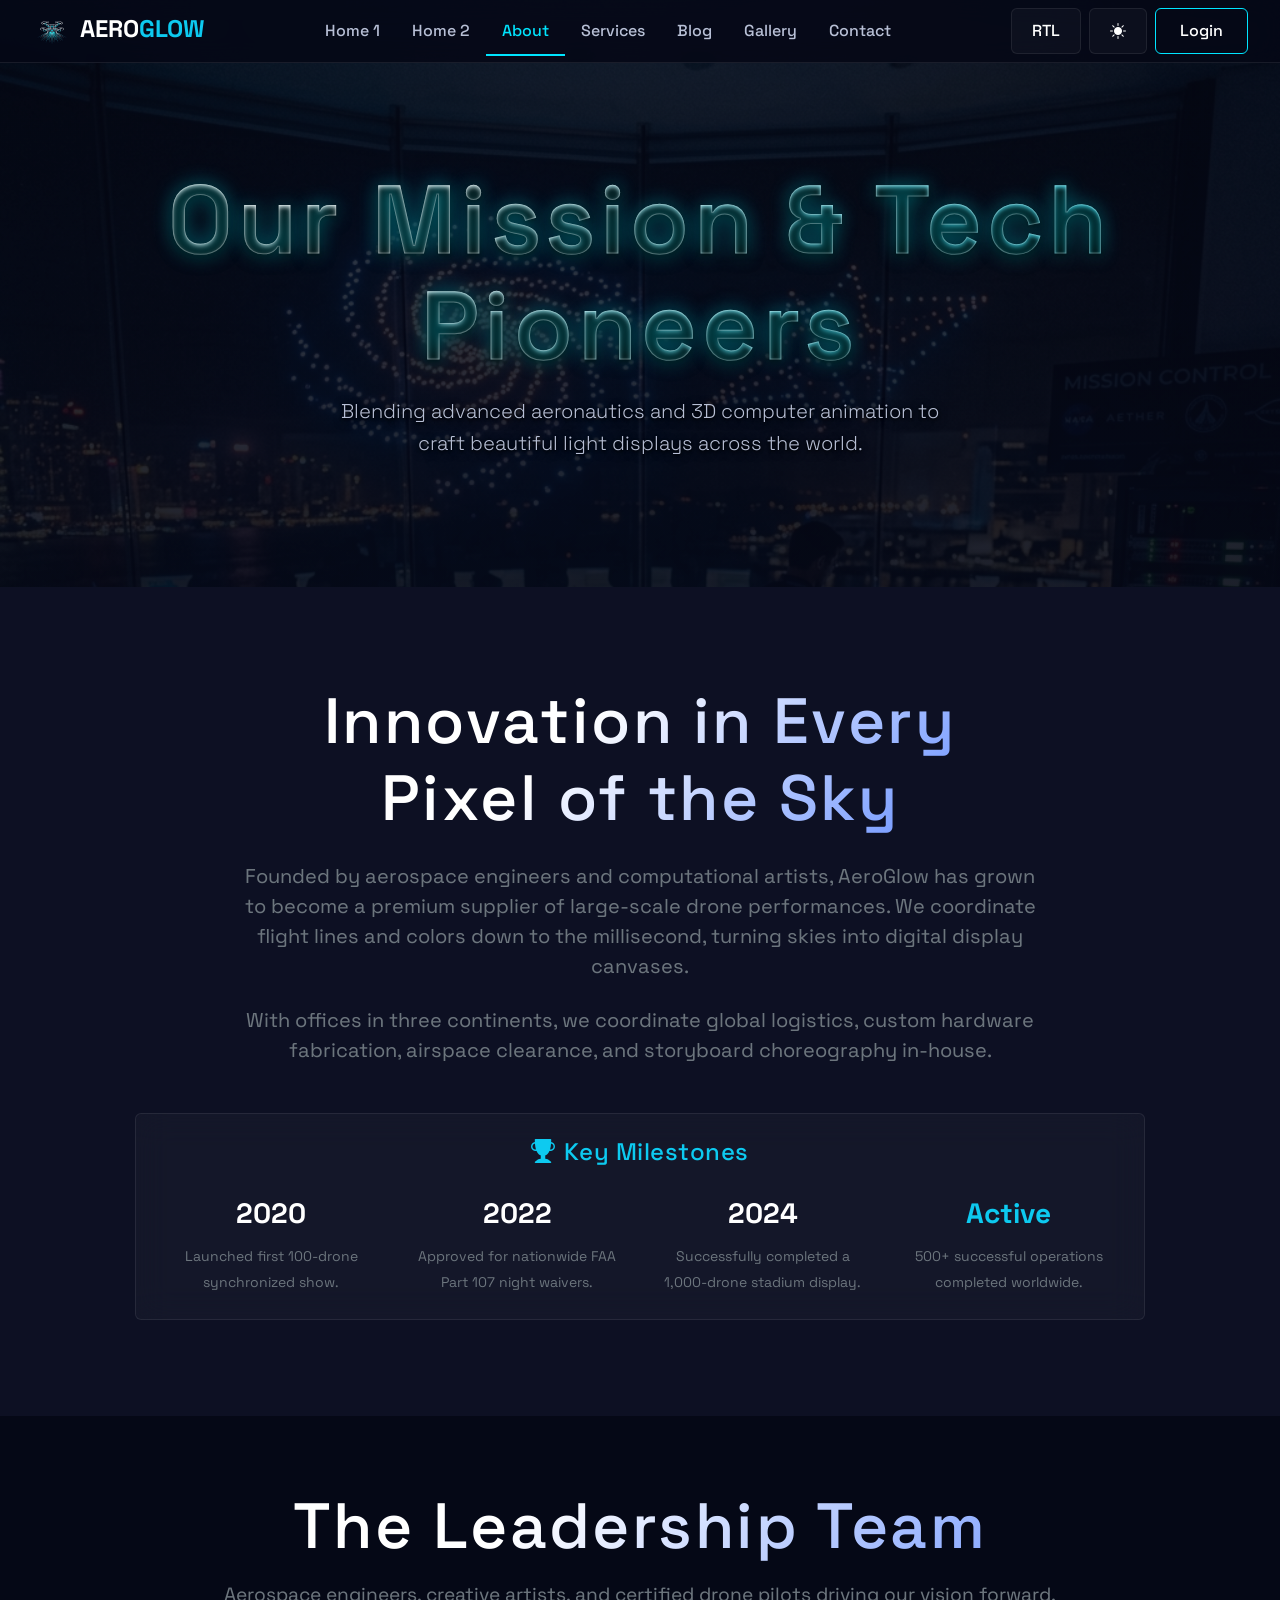
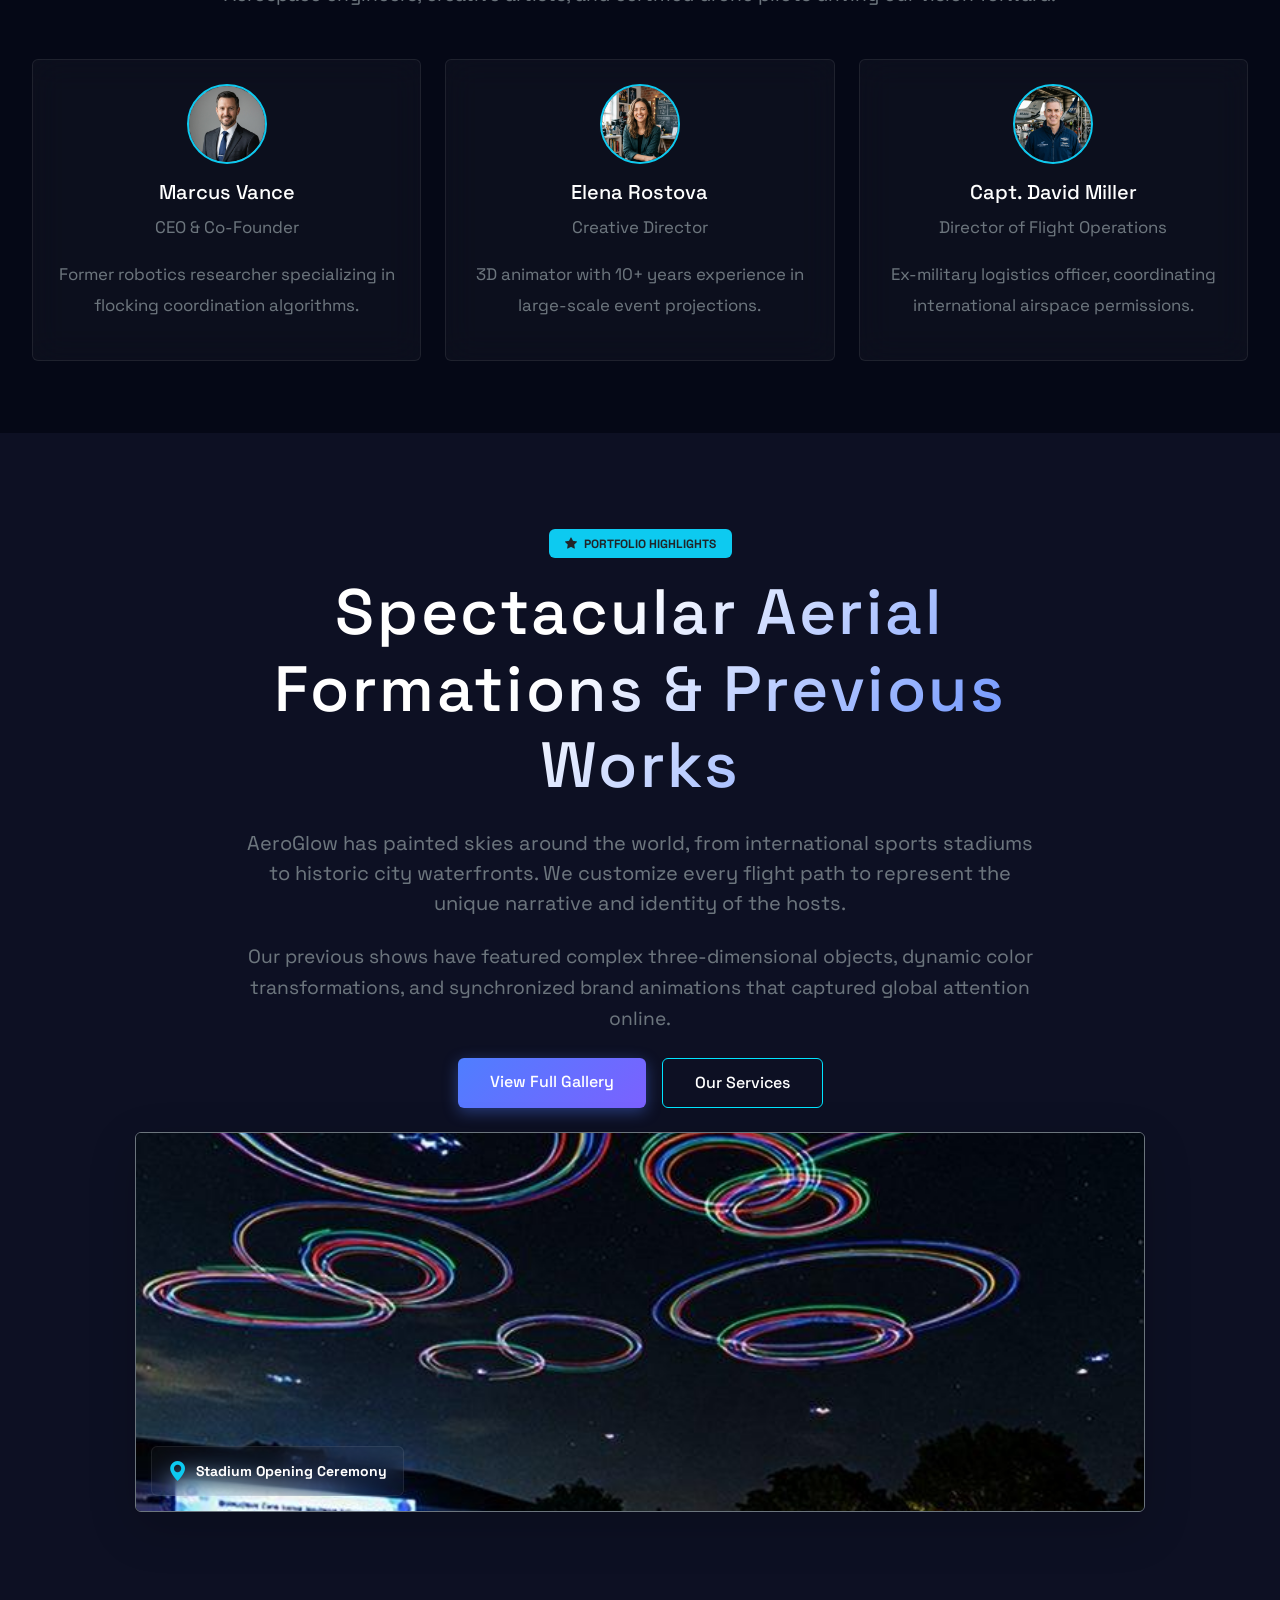
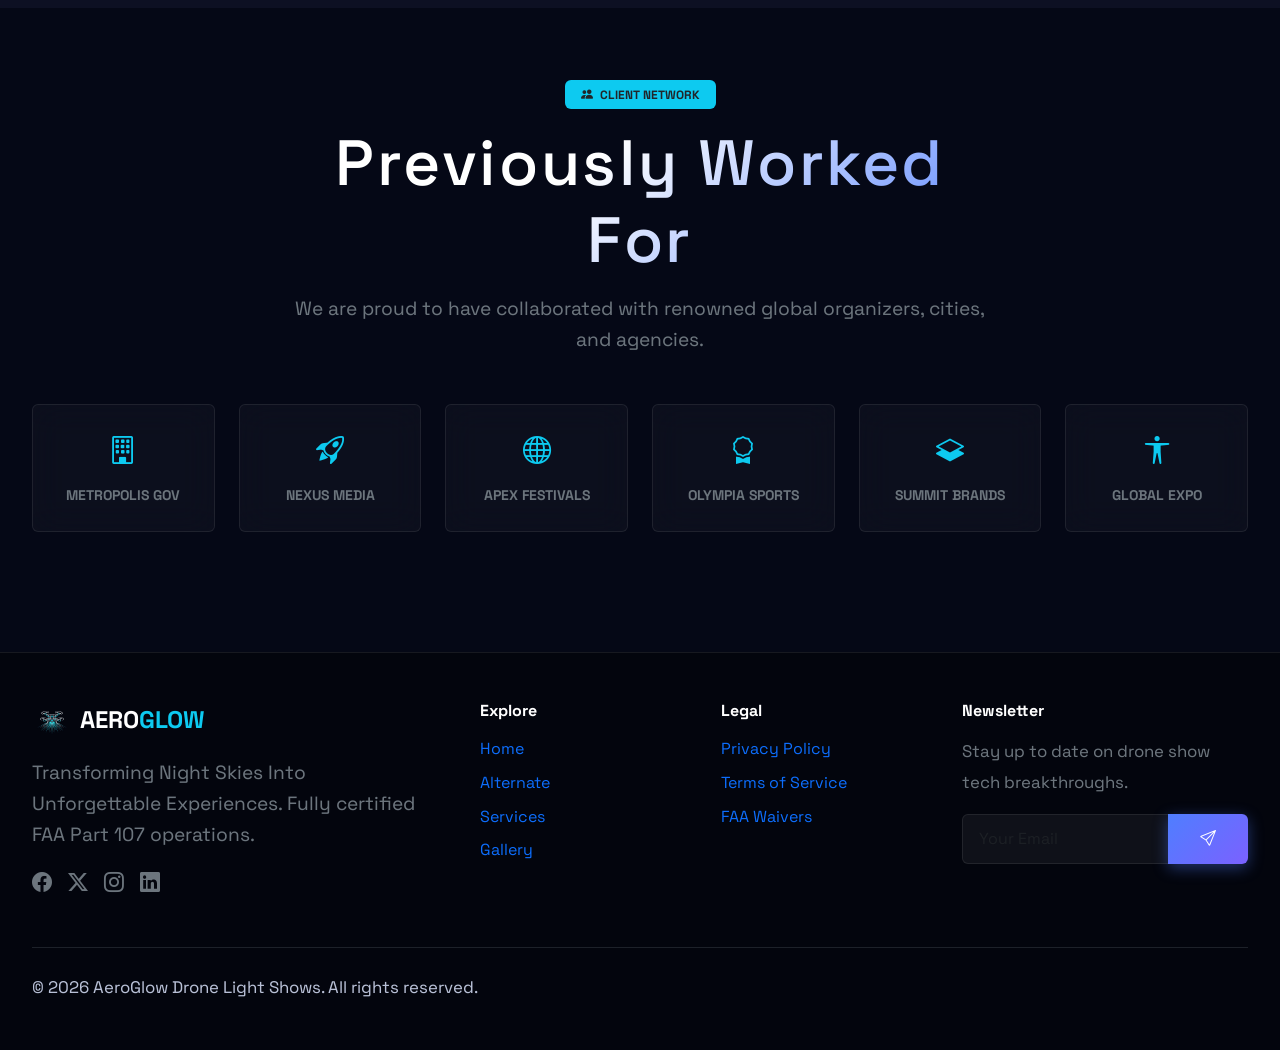
==== about.html @ 401d9807 "90centwebsitecheckedtoo" ====
<!DOCTYPE html>
<html lang="en" dir="ltr">
<head>
  <meta charset="UTF-8">
  <meta name="viewport" content="width=device-width, initial-scale=1.0">
  <title>About Us | AeroGlow Drone Light Shows</title>
  <meta name="description" content="Meet the industry's leading drone pilots, 3D animators, and safety officers coordinating global light displays.">
  <link rel="icon" type="image/png" href="assets/images/drone_logo.png">
  
  <!-- Bootstrap 5 CSS -->
  <link href="https://cdn.jsdelivr.net/npm/bootstrap@5.3.0/dist/css/bootstrap.min.css" rel="stylesheet">
  <!-- Bootstrap Icons -->
  <link href="https://cdn.jsdelivr.net/npm/bootstrap-icons@1.11.3/font/bootstrap-icons.min.css" rel="stylesheet">
  
  <!-- Custom Style Sheets -->
  <link rel="stylesheet" href="assets/css/style.css">
  <link rel="stylesheet" href="assets/css/dark-mode.css">
  <link rel="stylesheet" href="assets/css/rtl.css">
</head>
<body class="dark-theme">

  <!-- Header / Navigation Menu -->
  <header>
    <nav class="navbar navbar-expand-xl navbar-custom fixed-top">
      <div class="container">
        <a class="navbar-brand d-flex align-items-center" href="index.html" id="navLogo">
          <span class="fs-4 fw-bold text-white"><img src="assets/images/drone_logo.png" alt="AeroGlow Logo" class="me-2">AERO<span class="text-info">GLOW</span></span>
        </a>
        
        <button class="navbar-toggler border-0 text-white" type="button" data-bs-toggle="offcanvas" data-bs-target="#offcanvasNavbar" aria-controls="offcanvasNavbar" aria-label="Toggle navigation">
          <i class="bi bi-list fs-1"></i>
        </button>
        
        <div class="offcanvas offcanvas-end bg-dark" tabindex="-1" id="offcanvasNavbar" aria-labelledby="offcanvasNavbarLabel">
          <div class="offcanvas-header border-bottom border-secondary">
            <h5 class="offcanvas-title text-white" id="offcanvasNavbarLabel"></h5>
            <button type="button" class="btn-close btn-close-white" data-bs-dismiss="offcanvas" aria-label="Close"></button>
          </div>
          <div class="offcanvas-body">
            <ul class="navbar-nav mx-auto mb-2 mb-lg-0 align-items-xl-center">
              <li class="nav-item"><a class="nav-link nav-link-custom px-3" href="index.html">Home 1</a></li>
              <li class="nav-item"><a class="nav-link nav-link-custom px-3" href="home-2.html">Home 2</a></li>
              <li class="nav-item"><a class="nav-link nav-link-custom active px-3" href="about.html">About</a></li>
              <li class="nav-item"><a class="nav-link nav-link-custom px-3" href="services.html">Services</a></li>
              <li class="nav-item"><a class="nav-link nav-link-custom px-3" href="blog.html">Blog</a></li>
              <li class="nav-item"><a class="nav-link nav-link-custom px-3" href="gallery.html">Gallery</a></li>
              <li class="nav-item"><a class="nav-link nav-link-custom px-3" href="contact.html">Contact</a></li>
            </ul>
            
            <div class="d-flex align-items-center gap-2 flex-wrap">
              <button class="nav-toggle-btn rtl-toggle" id="rtlBtn" aria-label="Toggle RTL">RTL</button>
              <button class="nav-toggle-btn theme-toggle" id="themeBtn" aria-label="Toggle Theme"></button>
              <a href="login.html" class="btn btn-secondary-custom py-2 px-3" id="loginNav">Login</a>
              
            </div>
          </div>
        </div>
      </div>
    </nav>
  </header>


  <!-- Main Content Scroll -->
  <main>

    <!-- Inner Hero Section -->
    <section class="py-5 text-center position-relative aurora-bg inner-hero hero-about">
      <div class="container py-5">
        <h1 class="mb-3 text-white">Our Mission & Tech Pioneers</h1>
        <p class="lead text-secondary max-width-600 mx-auto">Blending advanced aeronautics and 3D computer animation to craft beautiful light displays across the world.</p>
      </div>
    </section>

    <!-- Company Background & Milestones -->
    <section class="py-5 bg-dark-secondary">
      <div class="container py-5 text-center">
        <!-- Row 1: Intro Text (Top) -->
        <div class="row justify-content-center mb-5">
          <div class="col-lg-8">
            <h2 class="mb-4 text-white">Innovation in Every Pixel of the Sky</h2>
            <p class="text-secondary mb-4 fs-5 lh-base">
              Founded by aerospace engineers and computational artists, AeroGlow has grown to become a premium supplier of large-scale drone performances. We coordinate flight lines and colors down to the millisecond, turning skies into digital display canvases.
            </p>
            <p class="text-secondary mb-0 fs-5 lh-base">
              With offices in three continents, we coordinate global logistics, custom hardware fabrication, airspace clearance, and storyboard choreography in-house.
            </p>
          </div>
        </div>

        <!-- Row 2: Milestones Card (Bottom) -->
        <div class="row justify-content-center">
          <div class="col-lg-10">
            <div class="glass-card text-start p-4 p-md-5">
              <h3 class="h4 text-info mb-4 text-center"><i class="bi bi-trophy-fill me-2"></i>Key Milestones</h3>
              <div class="row g-4 justify-content-center text-center">
                <div class="col-sm-6 col-md-3 mb-4 mb-md-0">
                  <div class="px-2">
                    <span class="fs-3 fw-bold text-white d-block mb-2">2020</span>
                    <small class="text-secondary">Launched first 100-drone synchronized show.</small>
                  </div>
                </div>
                <div class="col-sm-6 col-md-3 mb-4 mb-md-0">
                  <div class="px-2">
                    <span class="fs-3 fw-bold text-white d-block mb-2">2022</span>
                    <small class="text-secondary">Approved for nationwide FAA Part 107 night waivers.</small>
                  </div>
                </div>
                <div class="col-sm-6 col-md-3 mb-4 mb-sm-0">
                  <div class="px-2">
                    <span class="fs-3 fw-bold text-white d-block mb-2">2024</span>
                    <small class="text-secondary">Successfully completed a 1,000-drone stadium display.</small>
                  </div>
                </div>
                <div class="col-sm-6 col-md-3">
                  <div class="px-2">
                    <span class="fs-3 fw-bold text-info d-block mb-2">Active</span>
                    <small class="text-secondary">500+ successful operations completed worldwide.</small>
                  </div>
                </div>
              </div>
            </div>
          </div>
        </div>
      </div>
    </section>

    <!-- Team Section -->
    <section class="py-5">
      <div class="container py-4">
        <div class="text-center mb-5">
          <h2 class="mb-3 text-white">The Leadership Team</h2>
          <p class="text-secondary">Aerospace engineers, creative artists, and certified drone pilots driving our vision forward.</p>
        </div>
        
        <div class="row g-4 justify-content-center">
          <div class="col-lg-4">
            <div class="glass-card text-center h-100">
              <img src="assets/images/team_marcus.png" alt="Marcus Vance" class="rounded-circle border border-info border-2 mb-3" style="width: 80px; height: 80px; object-fit: cover;">
              <h4 class="text-white h5">Marcus Vance</h4>
              <p class="text-secondary"><small>CEO & Co-Founder</small></p>
              <p class="text-secondary mt-2"><small>Former robotics researcher specializing in flocking coordination algorithms.</small></p>
            </div>
          </div>
          <div class="col-lg-4">
            <div class="glass-card text-center h-100">
              <img src="assets/images/team_elena.png" alt="Elena Rostova" class="rounded-circle border border-info border-2 mb-3" style="width: 80px; height: 80px; object-fit: cover;">
              <h4 class="text-white h5">Elena Rostova</h4>
              <p class="text-secondary"><small>Creative Director</small></p>
              <p class="text-secondary mt-2"><small>3D animator with 10+ years experience in large-scale event projections.</small></p>
            </div>
          </div>
          <div class="col-lg-4">
            <div class="glass-card text-center h-100">
              <img src="assets/images/team_david.png" alt="Capt. David Miller" class="rounded-circle border border-info border-2 mb-3" style="width: 80px; height: 80px; object-fit: cover;">
              <h4 class="text-white h5">Capt. David Miller</h4>
              <p class="text-secondary"><small>Director of Flight Operations</small></p>
              <p class="text-secondary mt-2"><small>Ex-military logistics officer, coordinating international airspace permissions.</small></p>
            </div>
          </div>
        </div>
      </div>
    </section>

    <!-- Previous Works Spotlight -->
    <section class="py-5 bg-dark-secondary" id="previous-works">
      <div class="container py-5 text-center">
        <!-- Row 1: Intro Text (Top) -->
        <div class="row justify-content-center mb-4">
          <div class="col-lg-8">
            <span class="badge bg-info text-dark mb-3 px-3 py-2 text-uppercase fw-bold"><i class="bi bi-star-fill me-1"></i> Portfolio Highlights</span>
            <h2 class="mb-4 text-white">Spectacular Aerial Formations & Previous Works</h2>
            <p class="text-secondary mb-4 fs-5 lh-base">
              AeroGlow has painted skies around the world, from international sports stadiums to historic city waterfronts. We customize every flight path to represent the unique narrative and identity of the hosts.
            </p>
            <p class="text-secondary mb-4">
              Our previous shows have featured complex three-dimensional objects, dynamic color transformations, and synchronized brand animations that captured global attention online.
            </p>
            <div class="d-flex justify-content-center gap-3 mt-4">
              <a href="gallery.html" class="btn btn-primary-custom">View Full Gallery</a>
              <a href="services.html" class="btn btn-secondary-custom">Our Services</a>
            </div>
          </div>
        </div>

        <!-- Row 2: Image (Below Text) -->
        <div class="row justify-content-center">
          <div class="col-lg-10">
            <div class="position-relative">
              <img src="assets/images/gallery_6.jpg" alt="Aerial drone light show coordinates" class="img-fluid rounded shadow-lg border border-secondary border-opacity-30 w-100" style="max-height: 380px; object-fit: cover;">
              <div class="position-absolute bottom-0 start-0 m-3 glass-card py-2 px-3 d-flex align-items-center gap-2" style="backdrop-filter: blur(12px); padding: 0.5rem 1rem !important;">
                <i class="bi bi-geo-alt-fill text-info fs-5"></i>
                <span class="text-white fw-bold"><small>Stadium Opening Ceremony</small></span>
              </div>
            </div>
          </div>
        </div>
      </div>
    </section>

    <!-- Previously Worked For (Trust Bar) -->
    <section class="py-5">
      <div class="container py-4 text-center">
        <div class="mb-5 max-width-700 mx-auto">
          <span class="badge bg-info text-dark mb-3 px-3 py-2 text-uppercase fw-bold"><i class="bi bi-people-fill me-1"></i> Client Network</span>
          <h2 class="mb-3 text-white">Previously Worked For</h2>
          <p class="text-secondary">We are proud to have collaborated with renowned global organizers, cities, and agencies.</p>
        </div>
        
        <div class="row align-items-center justify-content-center g-4">
          <div class="col-6 col-md-4 col-lg-2">
            <div class="glass-card py-3 px-2 d-flex flex-column justify-content-center align-items-center h-100">
              <i class="bi bi-building fs-3 text-info mb-2"></i>
              <span class="fs-6 fw-bold text-secondary text-uppercase"><small>Metropolis Gov</small></span>
            </div>
          </div>
          <div class="col-6 col-md-4 col-lg-2">
            <div class="glass-card py-3 px-2 d-flex flex-column justify-content-center align-items-center h-100">
              <i class="bi bi-rocket-takeoff fs-3 text-info mb-2"></i>
              <span class="fs-6 fw-bold text-secondary text-uppercase"><small>Nexus Media</small></span>
            </div>
          </div>
          <div class="col-6 col-md-4 col-lg-2">
            <div class="glass-card py-3 px-2 d-flex flex-column justify-content-center align-items-center h-100">
              <i class="bi bi-globe fs-3 text-info mb-2"></i>
              <span class="fs-6 fw-bold text-secondary text-uppercase"><small>Apex Festivals</small></span>
            </div>
          </div>
          <div class="col-6 col-md-4 col-lg-2">
            <div class="glass-card py-3 px-2 d-flex flex-column justify-content-center align-items-center h-100">
              <i class="bi bi-award fs-3 text-info mb-2"></i>
              <span class="fs-6 fw-bold text-secondary text-uppercase"><small>Olympia Sports</small></span>
            </div>
          </div>
          <div class="col-6 col-md-4 col-lg-2">
            <div class="glass-card py-3 px-2 d-flex flex-column justify-content-center align-items-center h-100">
              <i class="bi bi-layers-half fs-3 text-info mb-2"></i>
              <span class="fs-6 fw-bold text-secondary text-uppercase"><small>Summit Brands</small></span>
            </div>
          </div>
          <div class="col-6 col-md-4 col-lg-2">
            <div class="glass-card py-3 px-2 d-flex flex-column justify-content-center align-items-center h-100">
              <i class="bi bi-universal-access fs-3 text-info mb-2"></i>
              <span class="fs-6 fw-bold text-secondary text-uppercase"><small>Global Expo</small></span>
            </div>
          </div>
        </div>
      </div>
    </section>

  </main>

  <!-- Global Footer -->
  <footer class="py-5 mt-5">
    <div class="container text-start">
      <div class="row g-4 justify-content-between">
        <div class="col-md-4">
          <span class="fs-4 fw-bold text-white"><img src="assets/images/drone_logo.png" alt="AeroGlow Logo" class="me-2 footer-logo-img">AERO<span class="text-info">GLOW</span></span>
          <p class="text-secondary mt-3">Transforming Night Skies Into Unforgettable Experiences. Fully certified FAA Part 107 operations.</p>
          <div class="d-flex gap-3 fs-5 mt-3">
            <a href="#" class="text-secondary"><i class="bi bi-facebook"></i></a>
            <a href="#" class="text-secondary"><i class="bi bi-twitter-x"></i></a>
            <a href="#" class="text-secondary"><i class="bi bi-instagram"></i></a>
            <a href="#" class="text-secondary"><i class="bi bi-linkedin"></i></a>
          </div>
        </div>
        <div class="col-6 col-md-2">
          <h4 class="h6 text-white fw-bold">Explore</h4>
          <ul class="list-unstyled text-secondary mt-3 d-flex flex-column gap-2">
            <li><a href="index.html" class="text-decoration-none">Home</a></li>
            <li><a href="home-2.html" class="text-decoration-none">Alternate</a></li>
            <li><a href="services.html" class="text-decoration-none">Services</a></li>
            <li><a href="gallery.html" class="text-decoration-none">Gallery</a></li>
          </ul>
        </div>
        <div class="col-6 col-md-2">
          <h4 class="h6 text-white fw-bold">Legal</h4>
          <ul class="list-unstyled text-secondary mt-3 d-flex flex-column gap-2">
            <li><a href="#" class="text-decoration-none">Privacy Policy</a></li>
            <li><a href="#" class="text-decoration-none">Terms of Service</a></li>
            <li><a href="#" class="text-decoration-none">FAA Waivers</a></li>
          </ul>
        </div>
        <div class="col-md-3">
          <h4 class="h6 text-white fw-bold">Newsletter</h4>
          <p class="text-secondary mt-3"><small>Stay up to date on drone show tech breakthroughs.</small></p>
          <div class="input-group mt-2">
            <input type="email" class="form-control form-control-custom" placeholder="Your Email" aria-label="Your Email">
            <button class="btn btn-primary-custom" type="button"><i class="bi bi-send"></i></button>
          </div>
        </div>
      </div>
      
      <hr class="border-secondary mt-5 mb-4">
      
      <div class="d-flex flex-wrap justify-content-between align-items-center text-secondary">
        <p class="mb-0"><small>&copy; 2026 AeroGlow Drone Light Shows. All rights reserved.</small></p>
      </div>
    </div>
  </footer>

  <!-- Back to Top Button -->
  <button id="backToTopBtn" class="back-to-top" title="Go to top">
    <i class="bi bi-arrow-up"></i>
  </button>

  <!-- Bootstrap 5 Bundle JS -->
  <script src="https://cdn.jsdelivr.net/npm/bootstrap@5.3.0/dist/js/bootstrap.bundle.min.js"></script>
  <!-- Custom JS Application Logic -->
  <script src="assets/js/main.js"></script>
</body>
</html>
---- assets/css/style.css ----
@import url('https://fonts.googleapis.com/css2?family=Space+Grotesk:wght@400;500;700&display=swap');

:root {
  --bg-primary: #050816;
  --bg-secondary: #0d1023;
  --accent-primary: #4f7eff;
  --accent-secondary: #00e5ff;
  --accent-tertiary: #7b61ff;
  --text-primary: #ffffff;
  --text-secondary: #b8c0d6;
  --glass-bg: rgba(255, 255, 255, 0.03);
  --glass-border: rgba(255, 255, 255, 0.08);
  --font-global: 'Space Grotesk', sans-serif;
  --transition-smooth: all 0.3s cubic-bezier(0.25, 0.8, 0.25, 1);
  --border-radius-custom: 6px;
}

/* Global Reset & Base Styles */
html {
  scroll-behavior: smooth;
}

* {
  box-sizing: border-box;
  margin: 0;
  padding: 0;
}

body {
  font-family: var(--font-global);
  background-color: var(--bg-primary);
  color: var(--text-primary);
  overflow-x: hidden;
  font-size: 1rem;
  font-weight: 400;
  line-height: 1.6;
  transition: var(--transition-smooth);
}

/* Natural Scrolling Experience (Scroll Snap Disabled) */
.snap-container {
  position: relative;
  width: 100%;
}

.snap-section {
  position: relative;
  padding: 50px 0;
  /* Reduced section padding */
  box-sizing: border-box;
}

.snap-section>.container {
  padding-top: 1rem !important;
  padding-bottom: 1rem !important;
}

/* Typography (Strict Size Constraints from Rules.md) */
h1,
.h1 {
  font-size: clamp(2.2rem, 8vw, 6rem);
  font-weight: 580;
  letter-spacing: 0.05em;
  line-height: 1.1;
  background: linear-gradient(135deg, #ffffff 30%, var(--accent-secondary) 100%);
  -webkit-background-clip: text;
  background-clip: text;
  -webkit-text-fill-color: transparent;
}

h2,
.h2 {
  font-size: clamp(1.8rem, 6vw, 4.0rem);
  font-weight: 540;
  letter-spacing: 0.04em;
  background: linear-gradient(135deg, #ffffff 40%, var(--accent-primary) 100%);
  -webkit-background-clip: text;
  background-clip: text;
  -webkit-text-fill-color: transparent;
}

h3,
.h3 {
  font-size: clamp(1.3rem, 4vw, 2.5rem);
  font-weight: 520;
  letter-spacing: 0.02em;
}

p,
.body-text {
  font-size: clamp(0.9rem, 2vw, 1.2rem);
  font-weight: 420;
  color: var(--text-secondary);
}

/* Navigation Menu */
.navbar-custom {
  background: rgba(5, 8, 22, 0.85);
  backdrop-filter: blur(12px);
  border-bottom: 1px solid var(--glass-border);
  transition: var(--transition-smooth);
  z-index: 1050;
}

.navbar-custom .navbar-toggler {
  color: var(--text-primary) !important;
}

@media (max-width: 1199.98px) {
  .navbar-custom {
    background: var(--bg-primary) !important;
    min-height: 70px;
    display: flex;
    align-items: center;
  }
  .navbar-custom .offcanvas,
  .offcanvas {
    background-color: var(--bg-secondary) !important;
    border-left: 1px solid var(--glass-border) !important;
    height: 100vh !important;
  }
  .offcanvas-body .navbar-nav {
    margin-bottom: 2.5rem !important;
  }
  .offcanvas-body .navbar-nav .nav-item {
    margin-bottom: 1rem;
  }
  .offcanvas-body .navbar-nav .nav-item:last-child {
    margin-bottom: 0;
  }
}

.navbar-brand img,
.footer-logo-img {
  max-height: 40px;
  border-radius: 4px;
  transition: var(--transition-smooth);
}

.navbar-brand:hover img,
.footer-logo-img:hover {
  transform: scale(1.08);
  box-shadow: 0 0 10px rgba(0, 229, 255, 0.4);
}

.navbar-brand {
  padding: 0 !important;
  margin: 0 !important;
}

.navbar-custom .nav-link-custom,
.offcanvas .nav-link-custom {
  color: var(--text-secondary) !important;
  font-weight: 500;
  transition: var(--transition-smooth);
  position: relative;
}

.navbar-custom .nav-link-custom:hover,
.navbar-custom .nav-link-custom.active,
.offcanvas .nav-link-custom:hover,
.offcanvas .nav-link-custom.active {
  color: var(--accent-secondary) !important;
}

.navbar-custom .nav-link-custom::after,
.offcanvas .nav-link-custom::after {
  content: '';
  position: absolute;
  bottom: -4px;
  left: 0;
  width: 0;
  height: 2px;
  background-color: var(--accent-secondary);
  transition: var(--transition-smooth);
}

.navbar-custom .nav-link-custom:hover::after,
.navbar-custom .nav-link-custom.active::after,
.offcanvas .nav-link-custom:hover::after,
.offcanvas .nav-link-custom.active::after {
  width: 100%;
}

/* Buttons (Strict weight & styling) */
.btn-primary-custom {
  font-size: 1rem;
  font-weight: 510;
  padding: 0.75rem 2rem;
  border-radius: var(--border-radius-custom);
  background: linear-gradient(135deg, var(--accent-primary) 0%, var(--accent-tertiary) 100%);
  color: #fff;
  border: none;
  transition: var(--transition-smooth);
  box-shadow: 0 4px 15px rgba(79, 126, 255, 0.4);
}

.btn-primary-custom:hover {
  transform: translateY(-2px);
  box-shadow: 0 6px 20px rgba(79, 126, 255, 0.6);
  color: #fff;
}

.btn-secondary-custom {
  font-size: 1rem;
  font-weight: 510;
  padding: 0.75rem 2rem;
  border-radius: var(--border-radius-custom);
  background: transparent;
  color: #fff;
  border: 1px solid var(--accent-secondary);
  transition: var(--transition-smooth);
}

.btn-secondary-custom:hover {
  background: rgba(0, 229, 255, 0.1);
  transform: translateY(-2px);
  color: #fff;
}


/* Slide Indicator pagination (Disabled) */
.slide-indicator {
  display: none !important;
}

/* Glassmorphism Cards */
.glass-card {
  background: var(--glass-bg);
  border: 1px solid var(--glass-border);
  backdrop-filter: blur(16px);
  border-radius: var(--border-radius-custom);
  padding: 2.5rem;
  transition: var(--transition-smooth);
}

.glass-card:hover {
  transform: translateY(-5px);
  border-color: rgba(0, 229, 255, 0.3);
  box-shadow: 0 10px 30px rgba(0, 0, 0, 0.5);
}

/* Cinematic Video Hero (Version E) */
.video-background-container {
  position: absolute;
  top: 0;
  left: 0;
  width: 100%;
  height: 100%;
  overflow: hidden;
  z-index: -1;
  background: url('../images/hero_home1.png') no-repeat center center;
  background-size: cover;
}

.video-bg {
  width: 100%;
  height: 100%;
  object-fit: cover;
}

.video-overlay {
  position: absolute;
  top: 0;
  left: 0;
  width: 100%;
  height: 100%;
  background: linear-gradient(180deg, rgba(5, 8, 22, 0.8) 0%, rgba(5, 8, 22, 0.96) 100%);
}

/* Trust Bar / Clients */
.trust-bar {
  background: var(--bg-secondary);
  border-top: 1px solid var(--glass-border);
  border-bottom: 1px solid var(--glass-border);
}

.client-logo {
  filter: grayscale(1) brightness(0.8);
  opacity: 0.6;
  transition: var(--transition-smooth);
  max-height: 40px;
  object-fit: contain;
}

.client-logo:hover {
  filter: grayscale(0) brightness(1);
  opacity: 1;
}

/* Floating Statistics Card */
@media (min-width: 992px) {
  .stats-floating-card {
    position: absolute;
    bottom: 10%;
    right: 5%;
    max-width: 400px;
  }
}
@media (max-width: 991.98px) {
  .stats-floating-card {
    position: relative;
    right: auto;
    bottom: auto;
    margin-top: 2.5rem;
    max-width: 100%;
  }
}

/* Gallery Grid Layout (2 rows, 3 columns on tablet/desktop) */
.gallery-masonry {
  display: grid;
  grid-template-columns: repeat(1, 1fr);
  grid-auto-rows: 240px;
  gap: 1.5rem;
}

@media (min-width: 768px) {
  .gallery-masonry {
    grid-template-columns: repeat(3, 1fr);
  }
}

.gallery-item {
  position: relative;
  overflow: hidden;
  border-radius: var(--border-radius-custom);
  border: 1px solid var(--glass-border);
  transition: opacity 0.3s ease, transform 0.3s ease, var(--transition-smooth);
}

.gallery-item.hidden {
  display: none !important;
}

.gallery-item img {
  width: 100%;
  height: 100%;
  object-fit: cover;
  transition: var(--transition-smooth);
}

.gallery-item:hover img {
  transform: scale(1.08);
}

.gallery-item-overlay {
  position: absolute;
  bottom: 0;
  left: 0;
  width: 100%;
  padding: 1.5rem;
  background: linear-gradient(0deg, rgba(5, 8, 22, 0.95) 0%, rgba(5, 8, 22, 0.4) 100%);
  opacity: 0;
  transition: var(--transition-smooth);
}

.gallery-item-overlay small {
  color: var(--accent-secondary) !important;
  font-weight: 600 !important;
  font-size: 0.85rem;
  letter-spacing: 0.05em;
}

.gallery-item:hover .gallery-item-overlay {
  opacity: 1;
}

/* Timeline Layout (How It Works) */
.timeline-container {
  position: relative;
  padding-left: 2rem;
  border-left: 2px solid var(--glass-border);
}

.timeline-item {
  position: relative;
  padding-bottom: 3rem;
}

.timeline-item::before {
  content: '';
  position: absolute;
  left: -2.5rem;
  top: 0;
  width: 16px;
  height: 16px;
  border-radius: 50%;
  background: var(--accent-secondary);
  border: 4px solid var(--bg-primary);
  box-shadow: 0 0 10px var(--accent-secondary);
}

/* Animated Aurora Backgrounds */
.aurora-bg {
  position: relative;
}

.aurora-bg::before {
  content: '';
  position: absolute;
  top: 10%;
  left: 20%;
  width: 40vw;
  height: 40vw;
  background: radial-gradient(circle, rgba(123, 97, 255, 0.15) 0%, transparent 70%);
  z-index: -1;
  pointer-events: none;
}

.aurora-bg::after {
  content: '';
  position: absolute;
  bottom: 10%;
  right: 15%;
  width: 35vw;
  height: 35vw;
  background: radial-gradient(circle, rgba(0, 229, 255, 0.12) 0%, transparent 70%);
  z-index: -1;
  pointer-events: none;
}

/* Custom Accordion for Dark Theme FAQs */
.accordion-custom .accordion-item {
  background: var(--glass-bg);
  border: 1px solid var(--glass-border);
  margin-bottom: 1rem;
  border-radius: var(--border-radius-custom);
  overflow: hidden;
}

.accordion-custom .accordion-button {
  background: transparent !important;
  color: var(--text-primary) !important;
  -webkit-text-fill-color: var(--text-primary) !important;
  font-weight: 520;
  box-shadow: none !important;
  padding: 1.25rem 1.5rem;
}

.accordion-custom .accordion-button:not(.collapsed) {
  color: var(--accent-secondary) !important;
  -webkit-text-fill-color: var(--accent-secondary) !important;
  background: rgba(255, 255, 255, 0.01) !important;
}

.accordion-custom .accordion-button::after {
  filter: invert(1) !important;
}

.accordion-custom .accordion-body {
  color: var(--text-secondary);
  padding: 1.25rem 1.5rem;
}

/* Back to Top Button */
.back-to-top {
  position: fixed;
  bottom: 5.5rem;
  right: 2rem;
  z-index: 1000;
  opacity: 0;
  visibility: hidden;
  background: var(--glass-bg);
  border: 1px solid var(--glass-border);
  color: var(--accent-secondary);
  width: 46px;
  height: 46px;
  border-radius: 50%;
  backdrop-filter: blur(8px);
  cursor: pointer;
  transition: opacity 0.3s ease, visibility 0.3s ease, transform 0.3s ease, background-color 0.3s ease, border-color 0.3s ease, box-shadow 0.3s ease;
  box-shadow: 0 4px 15px rgba(0, 0, 0, 0.3);
  display: flex;
  align-items: center;
  justify-content: center;
}

.back-to-top.show {
  opacity: 1;
  visibility: visible;
}

.back-to-top:hover {
  transform: scale(1.1) translateY(-3px);
  background: rgba(0, 229, 255, 0.15);
  border-color: var(--accent-secondary);
  color: #fff;
  box-shadow: 0 0 20px rgba(0, 229, 255, 0.5);
}

/* Footer elements formatting */
footer {
  border-top: 1px solid var(--glass-border);
  background: #03050d;
}

/* Form validation styles styling */
.form-control-custom {
  background: rgba(255, 255, 255, 0.05);
  border: 1px solid var(--glass-border);
  color: #fff !important;
  border-radius: var(--border-radius-custom);
  padding: 0.75rem 1rem;
  transition: var(--transition-smooth);
}

.form-control-custom:focus {
  background: rgba(255, 255, 255, 0.08);
  border-color: var(--accent-secondary);
  box-shadow: 0 0 10px rgba(0, 229, 255, 0.2);
}

/* Custom Navigation Toggle Buttons (Same height as CTAs) */
.nav-toggle-btn {
  font-size: 1rem;
  font-weight: 510;
  padding: 0.75rem 1.25rem;
  border-radius: var(--border-radius-custom);
  border: 1px solid var(--glass-border);
  background: var(--glass-bg);
  color: var(--text-primary) !important;
  display: inline-flex;
  align-items: center;
  justify-content: center;
  transition: var(--transition-smooth);
  cursor: pointer;
  line-height: 1.5;
}

.nav-toggle-btn:hover {
  border-color: var(--accent-secondary);
  background: rgba(0, 229, 255, 0.1);
}

/* Container width override to maximize page space (maximum 1.5 - 2rem padding) */
.container,
.container-fluid {
  max-width: 100% !important;
  padding-left: 2rem !important;
  padding-right: 2rem !important;
}

@media (max-width: 576px) {

  .container,
  .container-fluid {
    padding-left: 1.5rem !important;
    padding-right: 1.5rem !important;
  }
}

/* Header button uniform height and contrast alignment */
.navbar-custom .nav-toggle-btn,
.navbar-custom #loginNav,
.offcanvas .nav-toggle-btn,
.offcanvas #loginNav {
  height: 46px !important;
  display: inline-flex !important;
  align-items: center !important;
  justify-content: center !important;
  box-sizing: border-box !important;
  line-height: 1 !important;
}

.navbar-custom #loginNav,
.offcanvas #loginNav {
  padding: 0 1.5rem !important;
  color: var(--text-primary) !important;
  border: 1px solid var(--accent-secondary) !important;
  text-decoration: none;
}

body:not(.dark-theme) .navbar-custom #loginNav,
body:not(.dark-theme) .offcanvas #loginNav {
  color: #0d1023 !important;
  border-color: var(--accent-primary) !important;
}

body:not(.dark-theme) .navbar-custom #loginNav:hover,
body:not(.dark-theme) .offcanvas #loginNav:hover {
  background: rgba(79, 126, 255, 0.1) !important;
}

/* Viewport optimizations for Home Hero Sections */
.video-hero,
.home-2-hero {
  min-height: 100vh !important;
  display: flex !important;
  flex-direction: column !important;
  justify-content: center !important;
  align-items: center !important;
  padding-top: 80px !important;
  /* navbar offset */
  padding-bottom: 2.5rem !important;
  box-sizing: border-box !important;
}

.video-hero h1,
.home-2-hero h1 {
  margin-bottom: 1.5rem !important;
}

.video-hero p,
.home-2-hero p {
  margin-bottom: 2rem !important;
  max-width: 720px;
  margin-left: auto;
  margin-right: auto;
}

@media (max-height: 700px) {

  .video-hero,
  .home-2-hero {
    padding-top: 70px !important;
    padding-bottom: 1.5rem !important;
  }

  .video-hero h1,
  .home-2-hero h1 {
    margin-bottom: 1rem !important;
  }

  .video-hero p,
  .home-2-hero p {
    margin-bottom: 1.5rem !important;
  }
}

/* Hero Background Images with High Contrast Overlays */
.home-2-hero {
  background: linear-gradient(180deg, rgba(5, 8, 22, 0.75) 0%, rgba(5, 8, 22, 0.9) 100%), url('../images/hero_home2.png') no-repeat center center !important;
  background-size: cover !important;
}

.bg-dark-secondary {
  background-color: var(--bg-secondary) !important;
}

.inner-hero {
  background-size: cover !important;
  background-repeat: no-repeat !important;
  background-position: center center !important;
  min-height: 400px !important;
  display: flex !important;
  flex-direction: column !important;
  justify-content: center !important;
  align-items: center !important;
  padding-top: 120px !important;
  padding-bottom: 4rem !important;
  position: relative;
  text-align: center;
}

.hero-about {
  background: linear-gradient(180deg, rgba(5, 8, 22, 0.75) 0%, rgba(5, 8, 22, 0.9) 100%), url('../images/hero_about.png') !important;
  background-size: cover !important;
}

.hero-services {
  background: linear-gradient(180deg, rgba(5, 8, 22, 0.75) 0%, rgba(5, 8, 22, 0.9) 100%), url('../images/hero_services.png') !important;
  background-size: cover !important;
}

.hero-service-details {
  background: linear-gradient(180deg, rgba(5, 8, 22, 0.75) 0%, rgba(5, 8, 22, 0.9) 100%), url('../images/hero_service_details.png') !important;
  background-size: cover !important;
}

.hero-pricing {
  background: linear-gradient(180deg, rgba(5, 8, 22, 0.75) 0%, rgba(5, 8, 22, 0.9) 100%), url('../images/hero_pricing.png') !important;
  background-size: cover !important;
}

.hero-gallery {
  background: linear-gradient(180deg, rgba(5, 8, 22, 0.75) 0%, rgba(5, 8, 22, 0.9) 100%), url('../images/hero_gallery.png') !important;
  background-size: cover !important;
}

.hero-booking {
  background: linear-gradient(180deg, rgba(5, 8, 22, 0.75) 0%, rgba(5, 8, 22, 0.9) 100%), url('../images/hero_booking.png') !important;
  background-size: cover !important;
}

.hero-contact {
  background: linear-gradient(180deg, rgba(5, 8, 22, 0.75) 0%, rgba(5, 8, 22, 0.9) 100%), url('../images/hero_contact.png') !important;
  background-size: cover !important;
}

.hero-blog {
  background: linear-gradient(180deg, rgba(5, 8, 22, 0.75) 0%, rgba(5, 8, 22, 0.9) 100%), url('../images/hero_blog.png') !important;
  background-size: cover !important;
}

/* Ensure hero text is always high-contrast and white across themes */
.video-hero h1,
.home-2-hero h1,
.inner-hero h1 {
  background: linear-gradient(135deg, #ffffff 30%, var(--accent-secondary) 100%) !important;
  -webkit-background-clip: text !important;
  background-clip: text !important;
  -webkit-text-fill-color: transparent !important;
  -webkit-text-stroke: 1px rgba(255, 255, 255, 0.25) !important;
  text-shadow:
    0 0 20px rgba(0, 229, 255, 0.45),
    0 4px 15px rgba(0, 0, 0, 0.9),
    0 2px 4px rgba(0, 0, 0, 0.95) !important;
}

.video-hero p,
.home-2-hero p,
.inner-hero p {
  color: #b8c0d6 !important;
  text-shadow: 0 2px 10px rgba(0, 0, 0, 0.8), 0 1px 3px rgba(0, 0, 0, 0.95) !important;
}

/* Showreel Section High Contrast Text Overrides (always dark bg due to video) */
#showreel h2 {
  background: linear-gradient(135deg, #ffffff 40%, var(--accent-secondary) 100%) !important;
  -webkit-background-clip: text !important;
  background-clip: text !important;
  -webkit-text-fill-color: transparent !important;
  text-shadow:
    0 0 20px rgba(0, 229, 255, 0.35),
    0 2px 10px rgba(0, 0, 0, 0.9) !important;
}

#showreel p {
  color: #b8c0d6 !important;
  text-shadow: 0 2px 10px rgba(0, 0, 0, 0.8), 0 1px 3px rgba(0, 0, 0, 0.95) !important;
}

/* Viewport Fitting Optimizations (Ensuring sections fit in 100vh on Desktop) */
@media (min-width: 1024px) {
  .snap-section>.container {
    padding-top: 1rem !important;
    padding-bottom: 1rem !important;
  }

  .glass-card {
    padding: 1.5rem !important;
  }

  /* Services Section spacing */
  #services .mb-5 {
    margin-bottom: 1.5rem !important;
  }

  /* Capabilities spacing */
  #capabilities .mb-5 {
    margin-bottom: 1.5rem !important;
  }

  /* Gallery grid rows height */
  .gallery-masonry {
    grid-template-columns: repeat(3, 1fr) !important;
    grid-auto-rows: 240px !important;
    gap: 1rem !important;
  }

  /* Timeline spacing */
  .timeline-item {
    padding-bottom: 1.5rem !important;
  }

  /* FAQ spacing */
  .accordion-custom .accordion-button {
    padding: 0.85rem 1.25rem !important;
  }

  .accordion-custom .accordion-body {
    padding: 0.85rem 1.25rem !important;
  }

  .accordion-custom .accordion-item {
    margin-bottom: 0.5rem !important;
  }

  /* Contact / Footer Section optimizations */
  #contact .mb-5 {
    margin-bottom: 1.25rem !important;
  }

  #contact .glass-card {
    padding: 1.5rem !important;
  }

  #contact form .mt-4 {
    margin-top: 0.75rem !important;
  }

  #contact textarea {
    height: 70px !important;
  }

  #contact footer {
    padding-top: 1rem !important;
    padding-bottom: 1rem !important;
    margin-top: 1rem !important;
  }

  #contact footer hr {
    margin-top: 1rem !important;
    margin-bottom: 0.75rem !important;
  }
}

/* Width Limiting Utility Classes */
.max-width-600 {
  max-width: 600px !important;
}

.max-width-700 {
  max-width: 700px !important;
}

.max-width-800 {
  max-width: 800px !important;
}

/* Case Study Card Images sizing */
#case-studies .glass-card img {
  height: 220px;
  object-fit: cover;
  width: 100%;
}

/* Blog Card Images sizing */
.blog-card-img {
  height: 220px;
  object-fit: cover;
  width: 100%;
  border-radius: var(--border-radius-custom) var(--border-radius-custom) 0 0;
}

/* Airspace Feasibility Widget Styles */
.feasibility-widget {
  background: var(--glass-bg);
  border: 1px solid var(--glass-border);
  backdrop-filter: blur(16px);
  border-radius: var(--border-radius-custom);
  padding: 2.5rem;
}

.status-badge-glow {
  padding: 0.5rem 1.25rem;
  border-radius: 50px;
  font-weight: 700;
  letter-spacing: 0.05em;
  text-transform: uppercase;
  display: inline-flex;
  align-items: center;
  gap: 0.5rem;
  box-shadow: 0 0 15px currentColor;
}

.status-safe {
  background: rgba(0, 229, 255, 0.15);
  color: var(--accent-secondary);
}

.status-caution {
  background: rgba(255, 193, 7, 0.15);
  color: #ffc107;
}

.status-unsafe {
  background: rgba(220, 53, 69, 0.15);
  color: #dc3545;
}

.metric-card {
  background: rgba(255, 255, 255, 0.02);
  border: 1px solid var(--glass-border);
  border-radius: var(--border-radius-custom);
  padding: 1.25rem;
  text-align: center;
}

/* Dark Map Styling */
.dark-map-container {
  border: 1px solid var(--glass-border);
  box-shadow: 0 10px 30px rgba(0, 0, 0, 0.5);
}

.dark-map-container iframe {
  filter: grayscale(1) invert(0.9) contrast(1.2) opacity(0.75) hue-rotate(190deg);
  transition: var(--transition-smooth);
}

.dark-map-container:hover iframe {
  opacity: 0.95;
  filter: grayscale(0.5) invert(0.85) contrast(1.2) opacity(0.9) hue-rotate(190deg);
}

/* Contact Locations Hover Cards */
.location-card {
  height: 280px;
}
---- assets/css/dark-mode.css ----
/* Dark Theme Variables & Custom Adjustments */
body.dark-theme {
  --bg-primary: #050816;
  --bg-secondary: #0d1023;
  --text-primary: #ffffff;
  --text-secondary: #b8c0d6;
  --glass-bg: rgba(255, 255, 255, 0.03);
  --glass-border: rgba(255, 255, 255, 0.08);
}

/* Light Theme overrides (when dark-theme class is absent) */
body:not(.dark-theme) {
  --bg-primary: #f8f9fa;
  --bg-secondary: #ffffff;
  --text-primary: #0d1023;
  --text-secondary: #495057;
  --glass-bg: rgba(13, 16, 35, 0.03);
  --glass-border: rgba(13, 16, 35, 0.08);
}

body:not(.dark-theme) .navbar-custom {
  background: rgba(255, 255, 255, 0.85);
  border-bottom: 1px solid rgba(0, 0, 0, 0.08);
}

body:not(.dark-theme) .navbar-brand .text-white,
body:not(.dark-theme) footer .text-white {
  color: #0d1023 !important;
}

body:not(.dark-theme) .navbar-brand img,
body:not(.dark-theme) .footer-logo-img {
  filter: invert(1) hue-rotate(180deg);
}

body:not(.dark-theme) .navbar-custom .nav-link-custom,
body:not(.dark-theme) .offcanvas .nav-link-custom {
  color: #495057 !important;
}

body:not(.dark-theme) .navbar-custom .nav-link-custom:hover,
body:not(.dark-theme) .navbar-custom .nav-link-custom.active,
body:not(.dark-theme) .offcanvas .nav-link-custom:hover,
body:not(.dark-theme) .offcanvas .nav-link-custom.active {
  color: var(--accent-primary) !important;
}

body:not(.dark-theme) h1,
body:not(.dark-theme) .h1 {
  background: linear-gradient(135deg, #0d1023 30%, var(--accent-primary) 100%);
  -webkit-background-clip: text;
  background-clip: text;
  -webkit-text-fill-color: transparent;
}

body:not(.dark-theme) h2,
body:not(.dark-theme) .h2 {
  background: linear-gradient(135deg, #0d1023 40%, var(--accent-tertiary) 100%);
  -webkit-background-clip: text;
  background-clip: text;
  -webkit-text-fill-color: transparent;
}



body:not(.dark-theme) .video-hero h1,
body:not(.dark-theme) .home-2-hero h1,
body:not(.dark-theme) .inner-hero h1 {
  background: linear-gradient(135deg, #ffffff 30%, var(--accent-secondary) 100%) !important;
  -webkit-background-clip: text !important;
  background-clip: text !important;
  -webkit-text-fill-color: transparent !important;
  -webkit-text-stroke: 1px rgba(255, 255, 255, 0.25) !important;
  text-shadow:
    0 0 20px rgba(0, 229, 255, 0.45),
    0 4px 15px rgba(0, 0, 0, 0.9),
    0 2px 4px rgba(0, 0, 0, 0.95) !important;
}

body:not(.dark-theme) .glass-card {
  box-shadow: 0 10px 30px rgba(0, 0, 0, 0.05);
}

body:not(.dark-theme) .trust-bar {
  background: #f1f3f5;
}

body:not(.dark-theme) .client-logo {
  filter: grayscale(1) brightness(0.2);
}

body:not(.dark-theme) .client-logo:hover {
  filter: grayscale(0) brightness(1);
}

body:not(.dark-theme) footer {
  background: #f1f3f5;
  color: #0d1023;
  border-top: 1px solid rgba(0, 0, 0, 0.08);
}

body:not(.dark-theme) footer p,
body:not(.dark-theme) footer a {
  color: #495057;
}

body:not(.dark-theme) footer a:hover {
  color: var(--accent-primary);
}

body:not(.dark-theme) .accordion-custom .accordion-button {
  color: #0d1023 !important;
  -webkit-text-fill-color: #0d1023 !important;
}

body:not(.dark-theme) .accordion-custom .accordion-button:not(.collapsed) {
  color: var(--accent-primary) !important;
  -webkit-text-fill-color: var(--accent-primary) !important;
  background: rgba(0, 0, 0, 0.02) !important;
}

body:not(.dark-theme) .accordion-custom .accordion-button::after {
  filter: none !important;
}

body:not(.dark-theme) .form-control-custom {
  background: #ffffff;
  border: 1px solid rgba(0, 0, 0, 0.15);
  color: #0d1023 !important;
}

body:not(.dark-theme) .form-control-custom::placeholder {
  color: #6c757d;
}

body:not(.dark-theme) .btn-secondary-custom {
  color: var(--accent-primary) !important;
  border-color: var(--accent-primary) !important;
}

body:not(.dark-theme) .btn-secondary-custom:hover {
  background: rgba(79, 126, 255, 0.08) !important;
  color: var(--accent-primary) !important;
}

/* Light Theme Card and Timeline Heading Visibility Overrides */
body:not(.dark-theme) .glass-card h3,
body:not(.dark-theme) .glass-card .text-white,
body:not(.dark-theme) .timeline-item h3,
body:not(.dark-theme) .timeline-item .text-white {
  color: #0d1023 !important;
}

/* Keep headers white inside the permanently-dark showreel section during light theme */
body:not(.dark-theme) #showreel .glass-card h3,
body:not(.dark-theme) #showreel .glass-card .text-white,
body:not(.dark-theme) .table-dark .text-white {
  color: #ffffff !important;
}

/* Keep text and headings white/light inside permanently dark (.bg-dark) sections during light theme */
body:not(.dark-theme) .bg-dark h1,
body:not(.dark-theme) .bg-dark .h1,
body:not(.dark-theme) .bg-dark h2,
body:not(.dark-theme) .bg-dark .h2,
body:not(.dark-theme) .bg-dark h3,
body:not(.dark-theme) .bg-dark .h3,
body:not(.dark-theme) .bg-dark h4,
body:not(.dark-theme) .bg-dark .h4,
body:not(.dark-theme) .bg-dark p,
body:not(.dark-theme) .bg-dark .text-secondary,
body:not(.dark-theme) .bg-dark .form-label,
body:not(.dark-theme) .bg-dark .glass-card h4,
body:not(.dark-theme) .bg-dark .glass-card p {
  color: #ffffff !important;
  -webkit-text-fill-color: #ffffff !important;
}

body:not(.dark-theme) .bg-dark .text-secondary,
body:not(.dark-theme) .bg-dark p,
body:not(.dark-theme) .bg-dark .glass-card p {
  color: #b8c0d6 !important;
}

/* Make offcanvas close button visible in light theme */
body:not(.dark-theme) .offcanvas .btn-close {
  filter: none !important;
}
---- assets/css/rtl.css ----
/* RTL Styles */
body[dir="rtl"] {
  text-align: right;
}

body[dir="rtl"] .slide-indicator {
  right: 2rem;
  left: auto;
}

body[dir="rtl"] .back-to-top {
  left: 2rem;
  right: auto;
}

body[dir="rtl"] .stats-floating-card {
  left: 5%;
  right: auto;
}

body[dir="rtl"] .timeline-container {
  padding-right: 2rem;
  padding-left: 0;
  border-right: 2px solid var(--glass-border);
  border-left: none;
}

body[dir="rtl"] .timeline-item::before {
  right: -2.5rem;
  left: auto;
}

body[dir="rtl"] .ms-auto {
  margin-right: auto !important;
  margin-left: 0 !important;
}

body[dir="rtl"] .me-auto {
  margin-left: auto !important;
  margin-right: 0 !important;
}

body[dir="rtl"] .text-md-end {
  text-align: left !important;
}

body[dir="rtl"] .text-md-start {
  text-align: right !important;
}

body[dir="rtl"] .text-start {
  text-align: right !important;
}

body[dir="rtl"] .text-end {
  text-align: left !important;
}

body[dir="rtl"] .me-2 {
  margin-left: 0.5rem !important;
  margin-right: 0 !important;
}
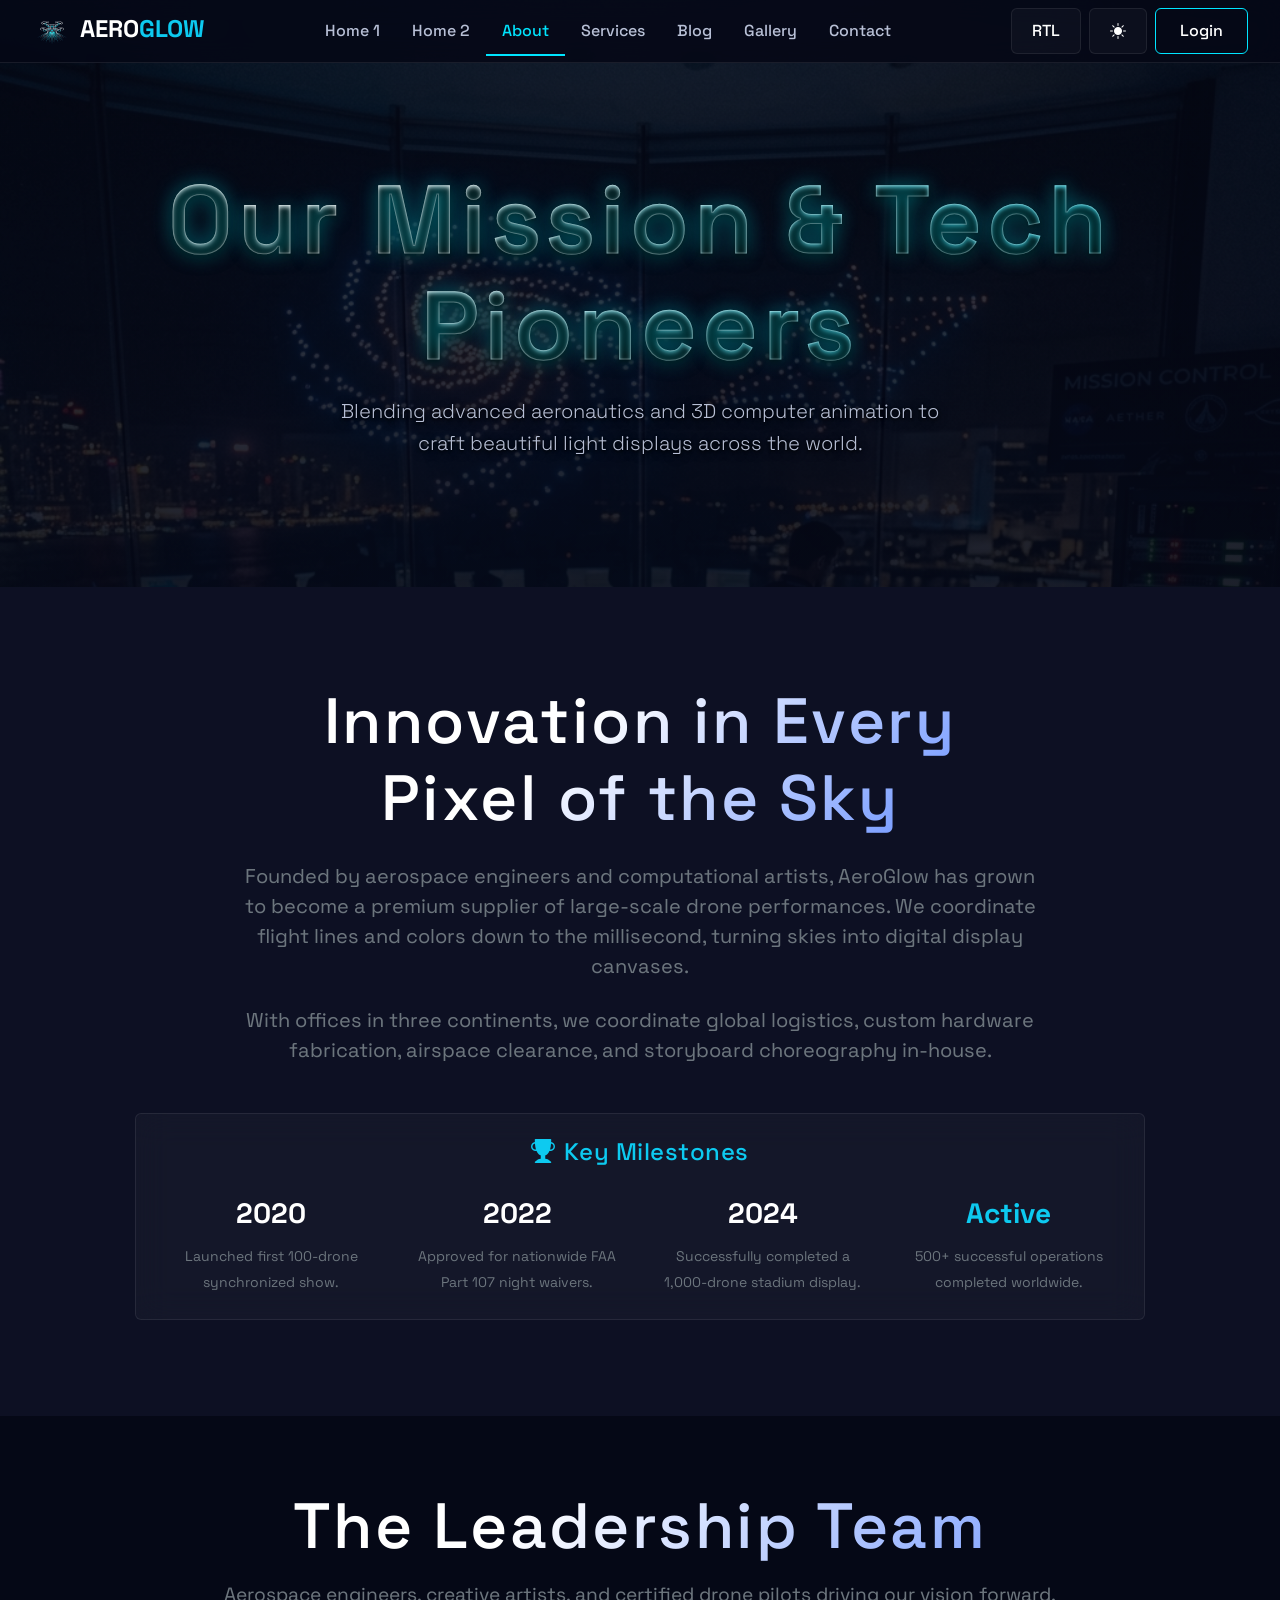
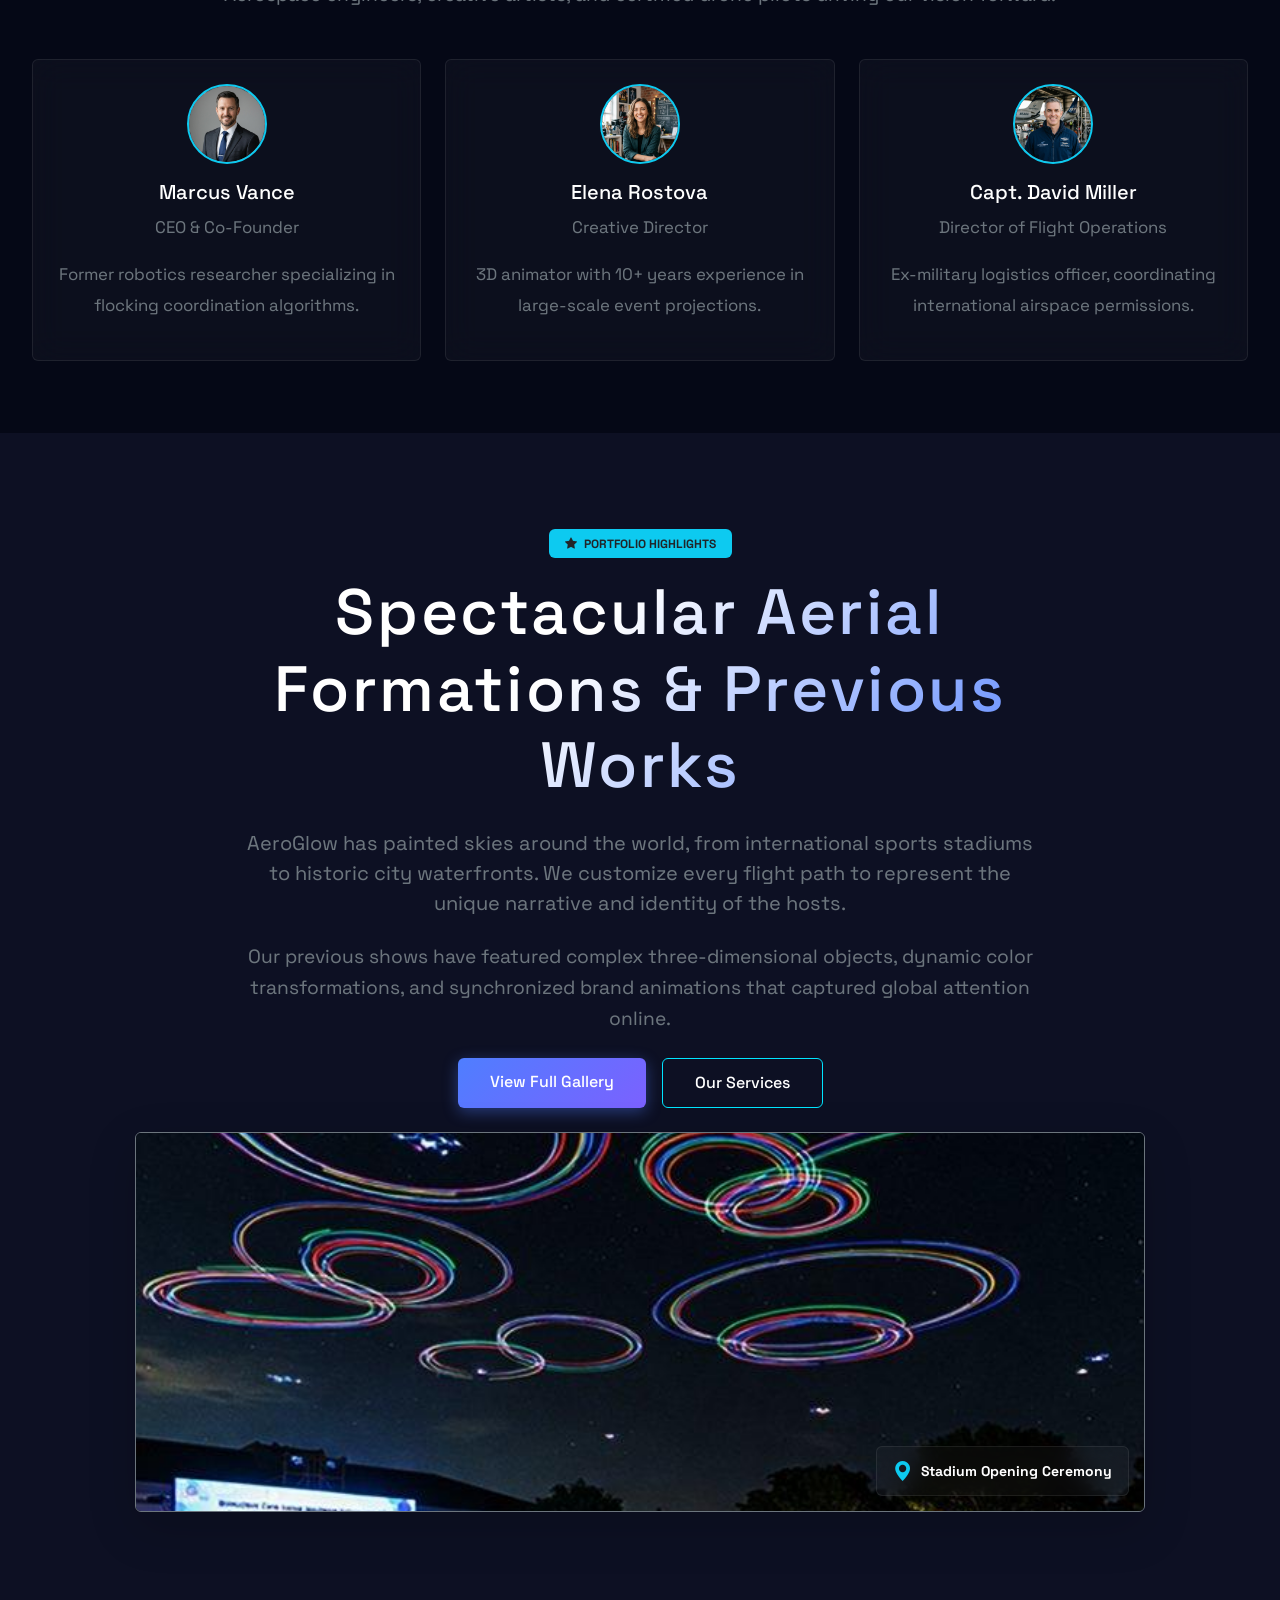
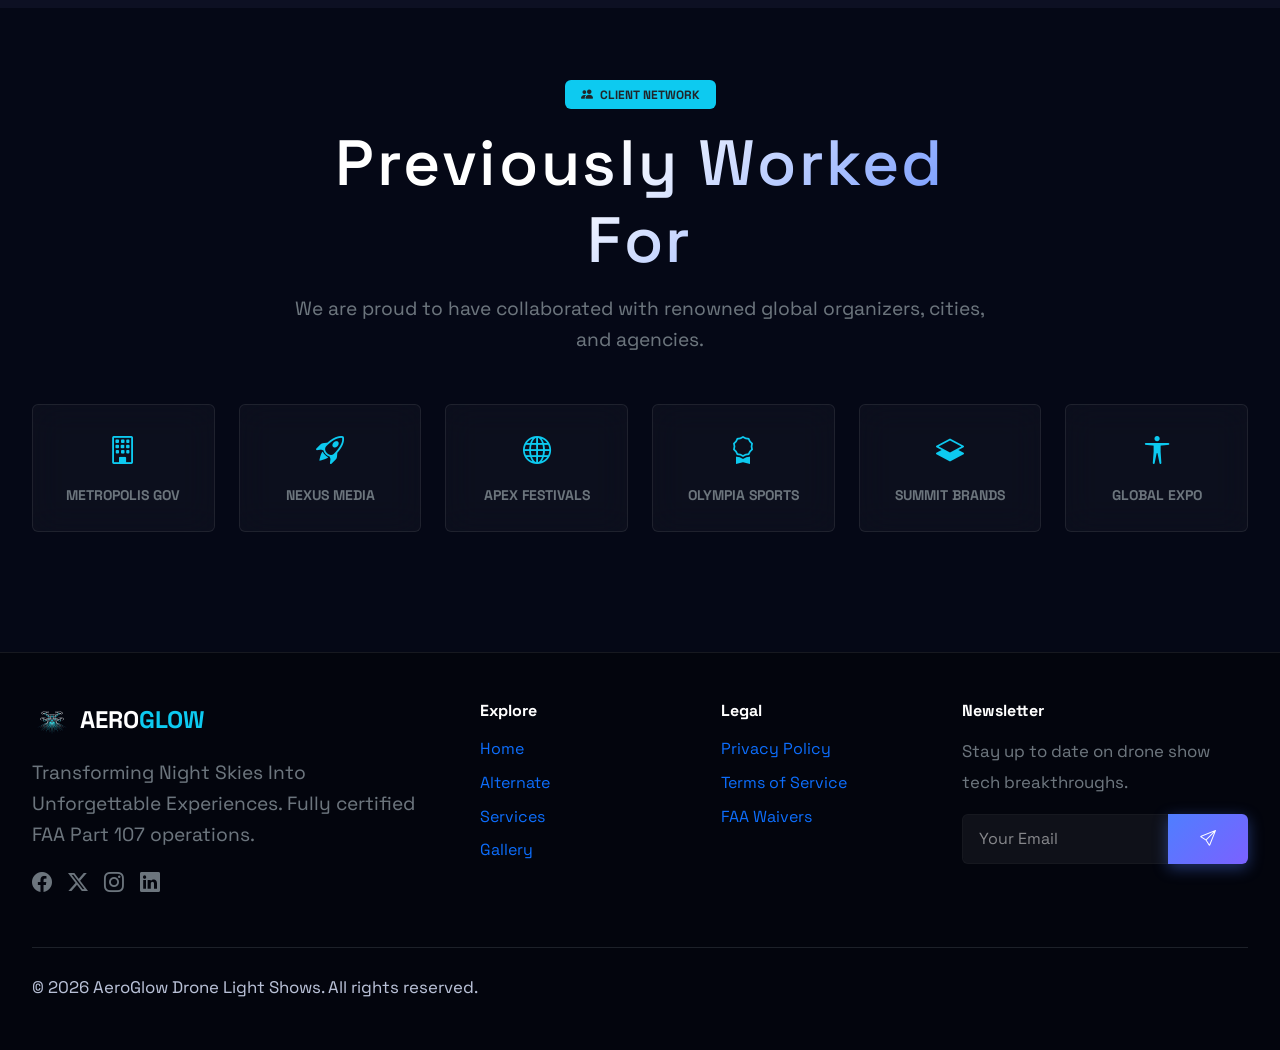
==== commit 57210623: "internalcorrections1" ====
--- a/about.html
+++ b/about.html
@@ -187,7 +187,7 @@
           <div class="col-lg-10">
             <div class="position-relative">
               <img src="assets/images/gallery_6.jpg" alt="Aerial drone light show coordinates" class="img-fluid rounded shadow-lg border border-secondary border-opacity-30 w-100" style="max-height: 380px; object-fit: cover;">
-              <div class="position-absolute bottom-0 start-0 m-3 glass-card py-2 px-3 d-flex align-items-center gap-2" style="backdrop-filter: blur(12px); padding: 0.5rem 1rem !important;">
+              <div class="position-absolute bottom-0 end-0 m-3 glass-card py-2 px-3 d-flex align-items-center gap-2" style="backdrop-filter: blur(12px); padding: 0.5rem 1rem !important;">
                 <i class="bi bi-geo-alt-fill text-info fs-5"></i>
                 <span class="text-white fw-bold"><small>Stadium Opening Ceremony</small></span>
               </div>
@@ -206,7 +206,7 @@
           <p class="text-secondary">We are proud to have collaborated with renowned global organizers, cities, and agencies.</p>
         </div>
         
-        <div class="row align-items-center justify-content-center g-4">
+        <div class="row align-items-stretch justify-content-center g-4">
           <div class="col-6 col-md-4 col-lg-2">
             <div class="glass-card py-3 px-2 d-flex flex-column justify-content-center align-items-center h-100">
               <i class="bi bi-building fs-3 text-info mb-2"></i>
@@ -256,11 +256,11 @@
         <div class="col-md-4">
           <span class="fs-4 fw-bold text-white"><img src="assets/images/drone_logo.png" alt="AeroGlow Logo" class="me-2 footer-logo-img">AERO<span class="text-info">GLOW</span></span>
           <p class="text-secondary mt-3">Transforming Night Skies Into Unforgettable Experiences. Fully certified FAA Part 107 operations.</p>
-          <div class="d-flex gap-3 fs-5 mt-3">
-            <a href="#" class="text-secondary"><i class="bi bi-facebook"></i></a>
-            <a href="#" class="text-secondary"><i class="bi bi-twitter-x"></i></a>
-            <a href="#" class="text-secondary"><i class="bi bi-instagram"></i></a>
-            <a href="#" class="text-secondary"><i class="bi bi-linkedin"></i></a>
+          <div class="d-flex gap-3 fs-5 mt-3 footer-socials">
+            <a href="#" class="text-secondary social-icon"><i class="bi bi-facebook"></i></a>
+            <a href="#" class="text-secondary social-icon"><i class="bi bi-twitter-x"></i></a>
+            <a href="#" class="text-secondary social-icon"><i class="bi bi-instagram"></i></a>
+            <a href="#" class="text-secondary social-icon"><i class="bi bi-linkedin"></i></a>
           </div>
         </div>
         <div class="col-6 col-md-2">
--- a/assets/css/style.css
+++ b/assets/css/style.css
@@ -24,6 +24,7 @@
   box-sizing: border-box;
   margin: 0;
   padding: 0;
+  font-family: var(--font-global) !important;
 }
 
 body {
@@ -113,18 +114,22 @@
     display: flex;
     align-items: center;
   }
+
   .navbar-custom .offcanvas,
   .offcanvas {
     background-color: var(--bg-secondary) !important;
     border-left: 1px solid var(--glass-border) !important;
     height: 100vh !important;
   }
+
   .offcanvas-body .navbar-nav {
     margin-bottom: 2.5rem !important;
   }
+
   .offcanvas-body .navbar-nav .nav-item {
     margin-bottom: 1rem;
   }
+
   .offcanvas-body .navbar-nav .nav-item:last-child {
     margin-bottom: 0;
   }
@@ -297,6 +302,7 @@
     max-width: 400px;
   }
 }
+
 @media (max-width: 991.98px) {
   .stats-floating-card {
     position: relative;
@@ -462,7 +468,7 @@
   opacity: 0;
   visibility: hidden;
   background: var(--glass-bg);
-  border: 1px solid var(--glass-border);
+  border: 5px solid rgba(255, 255, 255, 0.2);
   color: var(--accent-secondary);
   width: 46px;
   height: 46px;
@@ -497,7 +503,7 @@
 
 /* Form validation styles styling */
 .form-control-custom {
-  background: rgba(255, 255, 255, 0.05);
+  background-color: rgba(255, 255, 255, 0.05);
   border: 1px solid var(--glass-border);
   color: #fff !important;
   border-radius: var(--border-radius-custom);
@@ -505,8 +511,25 @@
   transition: var(--transition-smooth);
 }
 
+.form-control-custom::placeholder {
+  color: rgba(255, 255, 255, 0.5) !important;
+  opacity: 1;
+}
+
+.form-select.form-control-custom {
+  background-image: url("data:image/svg+xml,%3csvg xmlns='http://www.w3.org/2000/svg' viewBox='0 0 16 16'%3e%3cpath fill='none' stroke='%23ffffff' stroke-linecap='round' stroke-linejoin='round' stroke-width='2' d='m2 5 6 6 6-6'/%3e%3c/svg%3e");
+  background-repeat: no-repeat;
+  background-position: right 1rem center;
+  background-size: 16px 12px;
+}
+
+.form-select.form-control-custom option {
+  background-color: #050816;
+  color: #fff;
+}
+
 .form-control-custom:focus {
-  background: rgba(255, 255, 255, 0.08);
+  background-color: rgba(255, 255, 255, 0.08);
   border-color: var(--accent-secondary);
   box-shadow: 0 0 10px rgba(0, 229, 255, 0.2);
 }
@@ -897,4 +920,39 @@
 /* Contact Locations Hover Cards */
 .location-card {
   height: 280px;
-}+}
+/* Footer Social Icons */
+.footer-socials .social-icon {
+  display: inline-block;
+  transition: all 0.3s ease;
+}
+.footer-socials .social-icon:hover {
+  color: var(--accent-secondary) !important;
+  transform: translateY(-3px) scale(1.1);
+  text-shadow: 0 0 10px rgba(0, 229, 255, 0.5);
+}
+
+/* Blog Read More CTA */
+.blog-read-more {
+  color: var(--accent-secondary);
+  text-decoration: none;
+  font-weight: 500;
+  display: inline-flex;
+  align-items: center;
+  gap: 0.25rem;
+  transition: var(--transition-smooth);
+}
+
+.blog-read-more i {
+  transition: var(--transition-smooth);
+}
+
+.blog-read-more:hover {
+  color: var(--accent-primary);
+  text-shadow: 0 0 10px rgba(79, 126, 255, 0.4);
+}
+
+.blog-read-more:hover i {
+  transform: translateX(6px);
+}
+
--- a/assets/css/dark-mode.css
+++ b/assets/css/dark-mode.css
@@ -124,13 +124,26 @@
 }
 
 body:not(.dark-theme) .form-control-custom {
-  background: #ffffff;
+  background-color: #ffffff;
   border: 1px solid rgba(0, 0, 0, 0.15);
   color: #0d1023 !important;
 }
 
 body:not(.dark-theme) .form-control-custom::placeholder {
-  color: #6c757d;
+  color: #6c757d !important;
+  opacity: 1;
+}
+
+body:not(.dark-theme) .form-select.form-control-custom {
+  background-image: url("data:image/svg+xml,%3csvg xmlns='http://www.w3.org/2000/svg' viewBox='0 0 16 16'%3e%3cpath fill='none' stroke='%23343a40' stroke-linecap='round' stroke-linejoin='round' stroke-width='2' d='m2 5 6 6 6-6'/%3e%3c/svg%3e");
+  background-repeat: no-repeat;
+  background-position: right 1rem center;
+  background-size: 16px 12px;
+}
+
+body:not(.dark-theme) .form-select.form-control-custom option {
+  background-color: #ffffff;
+  color: #0d1023;
 }
 
 body:not(.dark-theme) .btn-secondary-custom {
@@ -154,7 +167,9 @@
 /* Keep headers white inside the permanently-dark showreel section during light theme */
 body:not(.dark-theme) #showreel .glass-card h3,
 body:not(.dark-theme) #showreel .glass-card .text-white,
-body:not(.dark-theme) .table-dark .text-white {
+body:not(.dark-theme) .table-dark .text-white,
+body:not(.dark-theme) #previous-works .position-absolute .text-white,
+body:not(.dark-theme) .badge.bg-dark {
   color: #ffffff !important;
 }
 
@@ -185,4 +200,26 @@
 /* Make offcanvas close button visible in light theme */
 body:not(.dark-theme) .offcanvas .btn-close {
   filter: none !important;
-}+}
+body:not(.dark-theme) .back-to-top {
+  background: #ffffff;
+  border: 1px solid rgba(0, 0, 0, 0.05);
+  color: var(--accent-secondary);
+  box-shadow: 0 4px 15px rgba(0, 0, 0, 0.1);
+}
+
+body:not(.dark-theme) .back-to-top:hover {
+  background: var(--accent-secondary);
+  color: #ffffff !important;
+  border-color: var(--accent-secondary);
+}
+
+/* Light Theme overrides for Blog Read More CTA */
+body:not(.dark-theme) .blog-read-more {
+  color: var(--accent-primary);
+}
+
+body:not(.dark-theme) .blog-read-more:hover {
+  color: #0d1023 !important;
+  text-shadow: none;
+}
--- a/assets/css/rtl.css
+++ b/assets/css/rtl.css
@@ -1,62 +1,84 @@
 /* RTL Styles */
-body[dir="rtl"] {
+[dir="rtl"] body {
   text-align: right;
 }
 
-body[dir="rtl"] .slide-indicator {
+[dir="rtl"] .slide-indicator {
   right: 2rem;
   left: auto;
 }
 
-body[dir="rtl"] .back-to-top {
+[dir="rtl"] .back-to-top {
   left: 2rem;
   right: auto;
 }
 
-body[dir="rtl"] .stats-floating-card {
-  left: 5%;
-  right: auto;
+[dir="rtl"] .stats-floating-card {
+  left: 5% !important;
+  right: auto !important;
 }
 
-body[dir="rtl"] .timeline-container {
+[dir="rtl"] .timeline-container {
   padding-right: 2rem;
   padding-left: 0;
   border-right: 2px solid var(--glass-border);
   border-left: none;
 }
 
-body[dir="rtl"] .timeline-item::before {
+[dir="rtl"] .timeline-item::before {
   right: -2.5rem;
   left: auto;
 }
 
-body[dir="rtl"] .ms-auto {
+[dir="rtl"] .ms-auto {
   margin-right: auto !important;
   margin-left: 0 !important;
 }
 
-body[dir="rtl"] .me-auto {
+[dir="rtl"] .me-auto {
   margin-left: auto !important;
   margin-right: 0 !important;
 }
 
-body[dir="rtl"] .text-md-end {
+[dir="rtl"] .text-md-end {
   text-align: left !important;
 }
 
-body[dir="rtl"] .text-md-start {
+[dir="rtl"] .text-md-start {
   text-align: right !important;
 }
 
-body[dir="rtl"] .text-start {
+[dir="rtl"] .text-start {
   text-align: right !important;
 }
 
-body[dir="rtl"] .text-end {
+[dir="rtl"] .text-end {
   text-align: left !important;
 }
 
-body[dir="rtl"] .me-2 {
+[dir="rtl"] .me-2 {
   margin-left: 0.5rem !important;
   margin-right: 0 !important;
 }
+
+[dir="rtl"] .accordion-button::after {
+  margin-left: 0 !important;
+  margin-right: auto !important;
+}
+
+/* Fix input-group border-radius in RTL */
+[dir="rtl"] .input-group > .form-control {
+  border-top-right-radius: var(--border-radius-custom) !important;
+  border-bottom-right-radius: var(--border-radius-custom) !important;
+  border-top-left-radius: 0 !important;
+  border-bottom-left-radius: 0 !important;
+}
+
+[dir="rtl"] .input-group > .btn {
+  border-top-left-radius: var(--border-radius-custom) !important;
+  border-bottom-left-radius: var(--border-radius-custom) !important;
+  border-top-right-radius: 0 !important;
+  border-bottom-right-radius: 0 !important;
+  margin-right: -1px !important;
+  margin-left: 0 !important;
+}
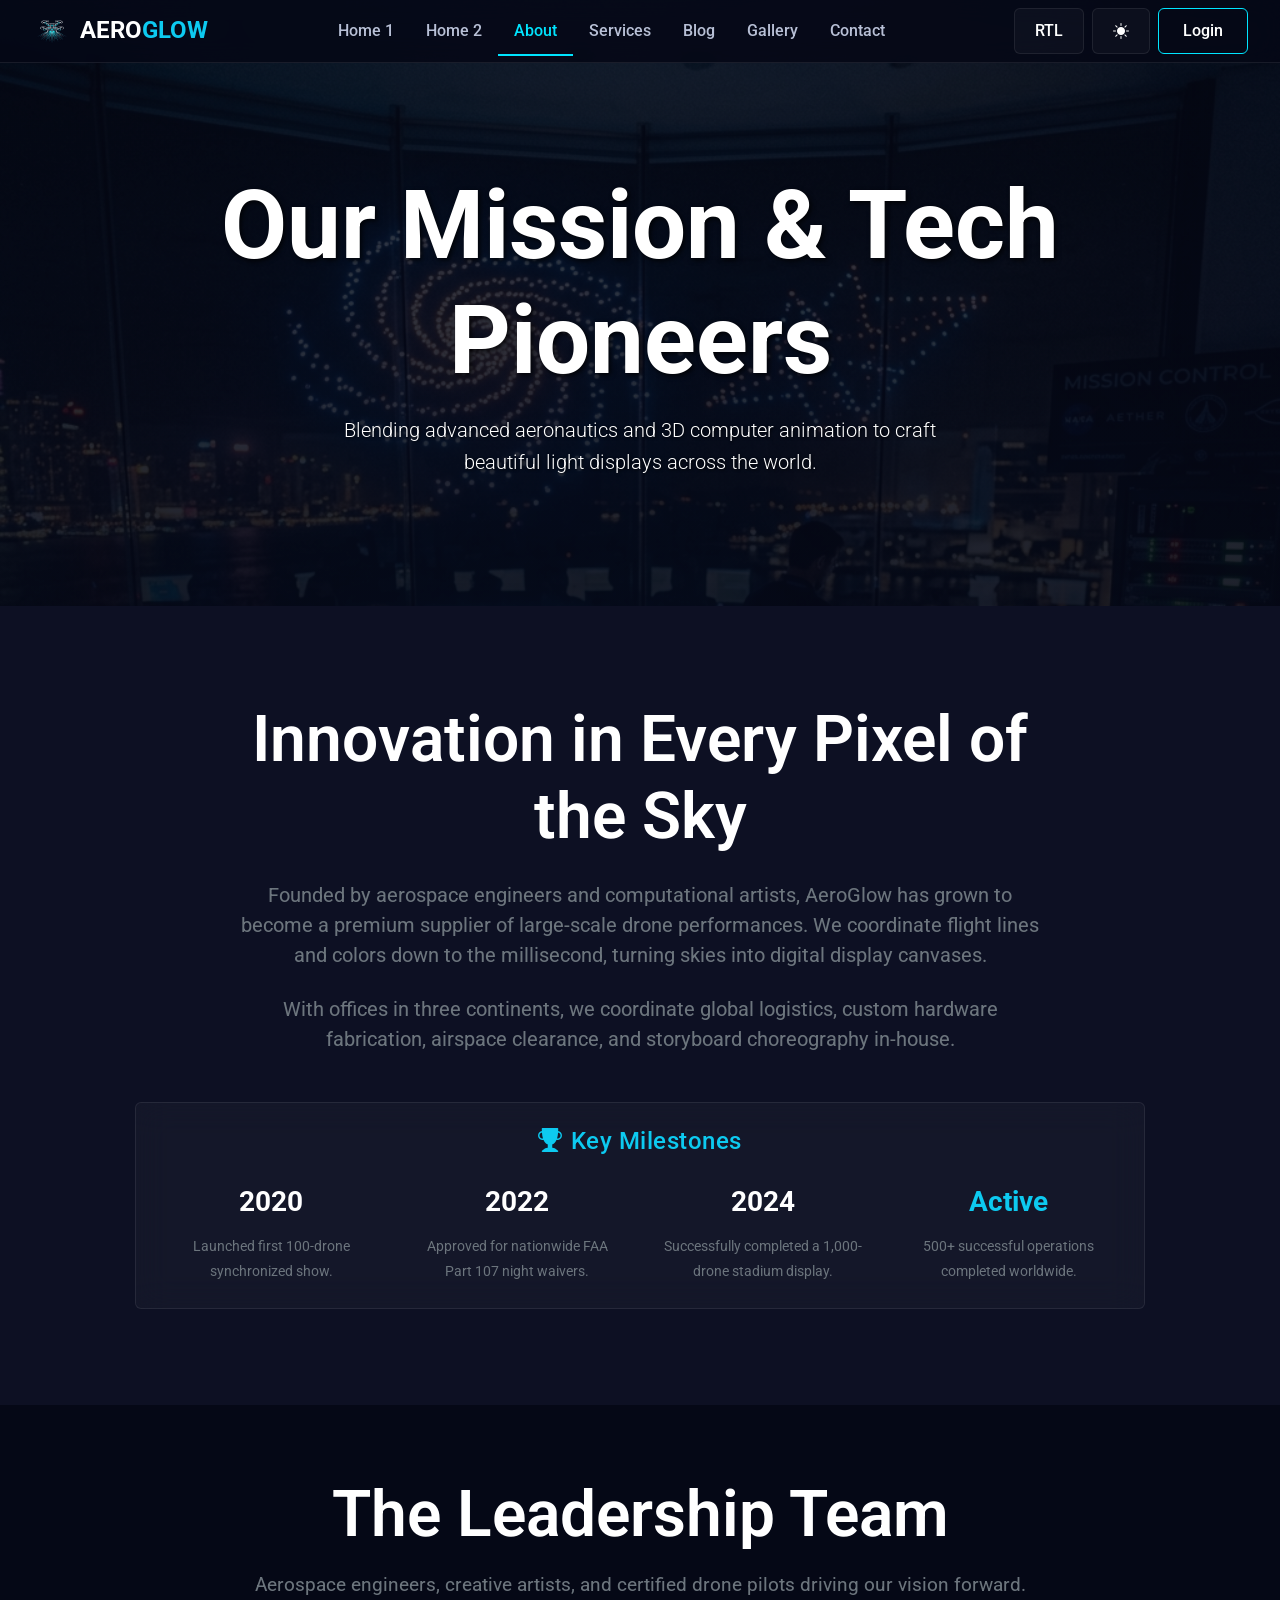
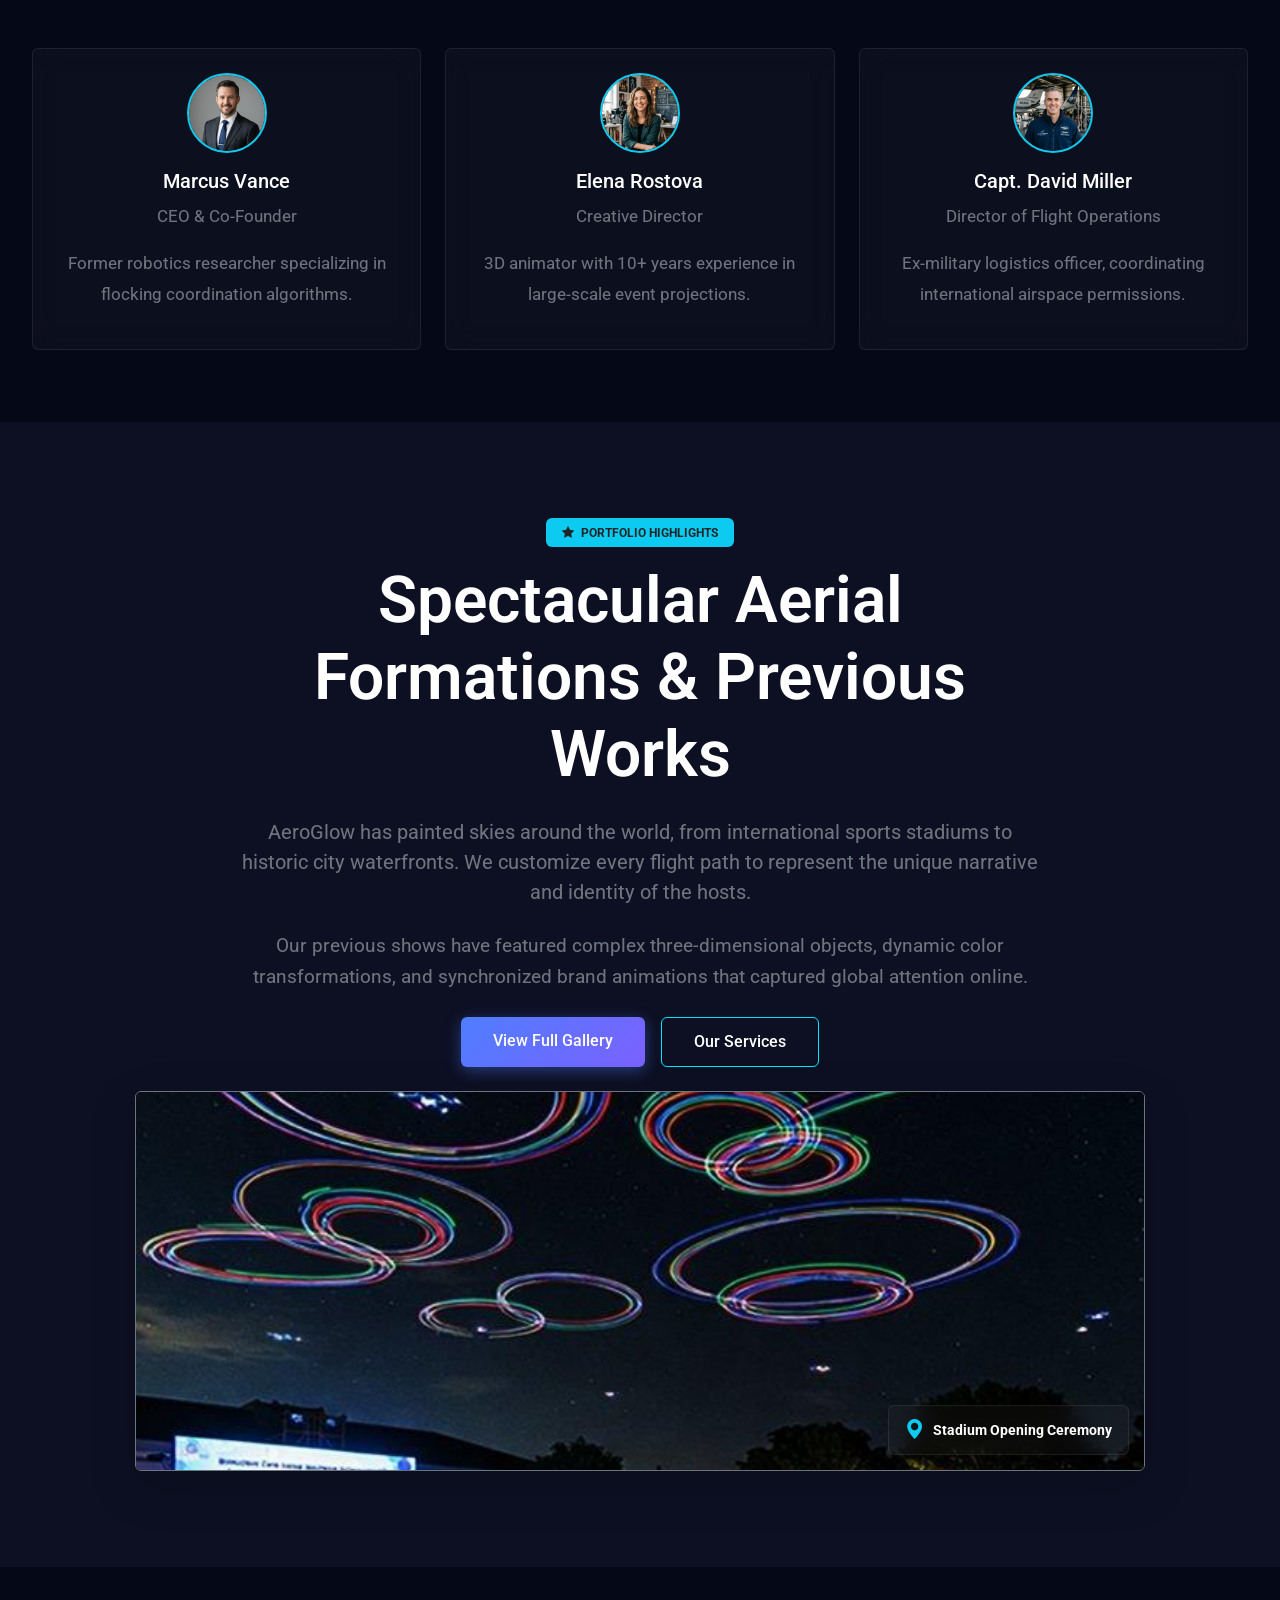
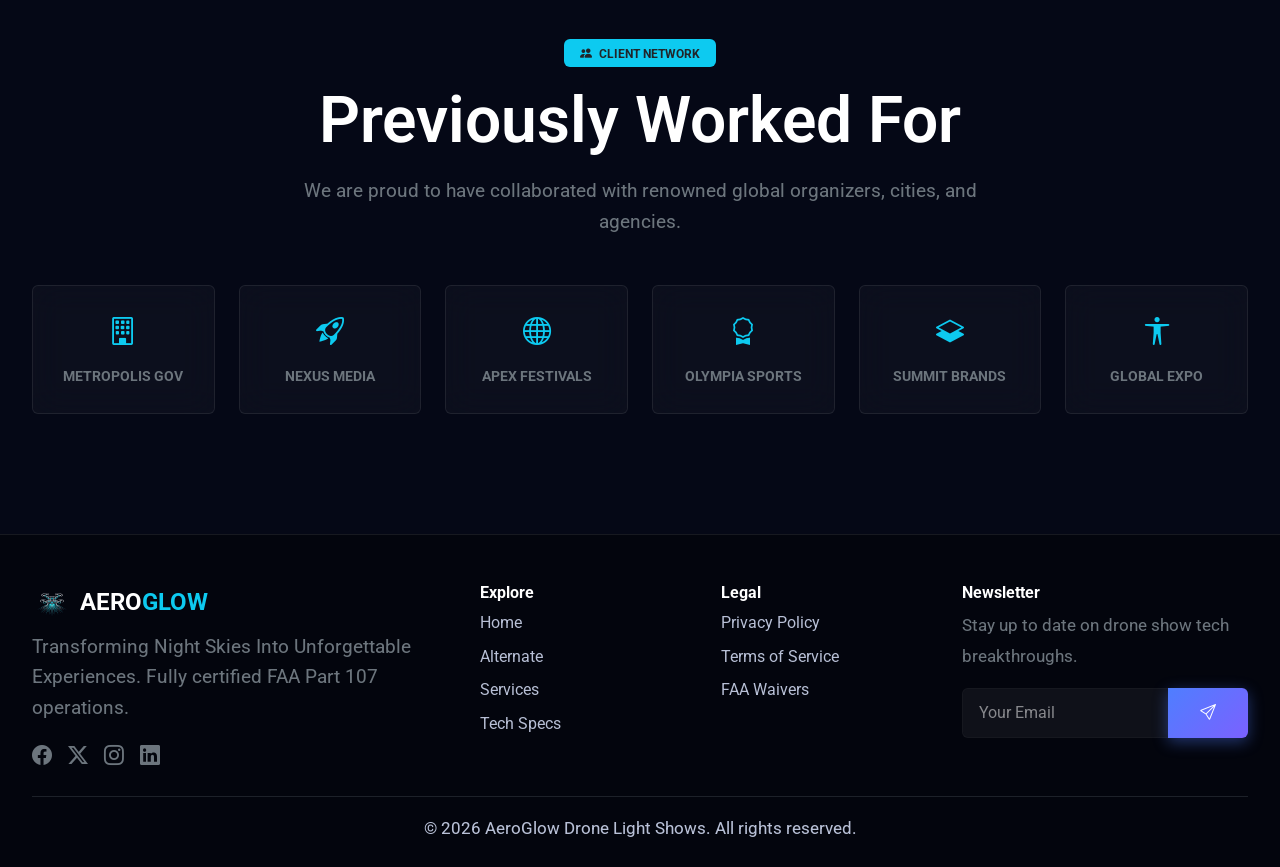
==== commit 40f27fa8: "3concerns" ====
--- a/about.html
+++ b/about.html
@@ -250,13 +250,15 @@
   </main>
 
   <!-- Global Footer -->
-  <footer class="py-5 mt-5">
+  <footer class="pt-5 pb-4 mt-5">
     <div class="container text-start">
       <div class="row g-4 justify-content-between">
         <div class="col-md-4">
-          <span class="fs-4 fw-bold text-white"><img src="assets/images/drone_logo.png" alt="AeroGlow Logo" class="me-2 footer-logo-img">AERO<span class="text-info">GLOW</span></span>
-          <p class="text-secondary mt-3">Transforming Night Skies Into Unforgettable Experiences. Fully certified FAA Part 107 operations.</p>
-          <div class="d-flex gap-3 fs-5 mt-3 footer-socials">
+          <span class="fs-4 fw-bold text-white"><img src="assets/images/drone_logo.png" alt="AeroGlow Logo"
+              class="me-2 footer-logo-img">AERO<span class="text-info">GLOW</span></span>
+          <p class="text-secondary mt-2">Transforming Night Skies Into Unforgettable Experiences. Fully certified FAA
+            Part 107 operations.</p>
+          <div class="d-flex gap-3 fs-5 mt-2 footer-socials">
             <a href="#" class="text-secondary social-icon"><i class="bi bi-facebook"></i></a>
             <a href="#" class="text-secondary social-icon"><i class="bi bi-twitter-x"></i></a>
             <a href="#" class="text-secondary social-icon"><i class="bi bi-instagram"></i></a>
@@ -265,16 +267,16 @@
         </div>
         <div class="col-6 col-md-2">
           <h4 class="h6 text-white fw-bold">Explore</h4>
-          <ul class="list-unstyled text-secondary mt-3 d-flex flex-column gap-2">
+          <ul class="list-unstyled text-secondary mt-2 d-flex flex-column gap-2">
             <li><a href="index.html" class="text-decoration-none">Home</a></li>
             <li><a href="home-2.html" class="text-decoration-none">Alternate</a></li>
-            <li><a href="services.html" class="text-decoration-none">Services</a></li>
-            <li><a href="gallery.html" class="text-decoration-none">Gallery</a></li>
+            <li><a href="index.html#services" class="text-decoration-none">Services</a></li>
+            <li><a href="index.html#capabilities" class="text-decoration-none">Tech Specs</a></li>
           </ul>
         </div>
         <div class="col-6 col-md-2">
           <h4 class="h6 text-white fw-bold">Legal</h4>
-          <ul class="list-unstyled text-secondary mt-3 d-flex flex-column gap-2">
+          <ul class="list-unstyled text-secondary mt-2 d-flex flex-column gap-2">
             <li><a href="#" class="text-decoration-none">Privacy Policy</a></li>
             <li><a href="#" class="text-decoration-none">Terms of Service</a></li>
             <li><a href="#" class="text-decoration-none">FAA Waivers</a></li>
@@ -282,17 +284,18 @@
         </div>
         <div class="col-md-3">
           <h4 class="h6 text-white fw-bold">Newsletter</h4>
-          <p class="text-secondary mt-3"><small>Stay up to date on drone show tech breakthroughs.</small></p>
+          <p class="text-secondary mt-2"><small>Stay up to date on drone show tech breakthroughs.</small></p>
           <div class="input-group mt-2">
-            <input type="email" class="form-control form-control-custom" placeholder="Your Email" aria-label="Your Email">
+            <input type="email" class="form-control form-control-custom" placeholder="Your Email"
+              aria-label="Your Email">
             <button class="btn btn-primary-custom" type="button"><i class="bi bi-send"></i></button>
           </div>
         </div>
       </div>
-      
-      <hr class="border-secondary mt-5 mb-4">
-      
-      <div class="d-flex flex-wrap justify-content-between align-items-center text-secondary">
+
+      <hr class="border-secondary mt-4 mb-3">
+
+      <div class="text-center text-secondary">
         <p class="mb-0"><small>&copy; 2026 AeroGlow Drone Light Shows. All rights reserved.</small></p>
       </div>
     </div>
--- a/assets/css/style.css
+++ b/assets/css/style.css
@@ -1,4 +1,4 @@
-@import url('https://fonts.googleapis.com/css2?family=Space+Grotesk:wght@400;500;700&display=swap');
+@import url('https://fonts.googleapis.com/css2?family=Roboto:wght@400;500;700&display=swap');
 
 :root {
   --bg-primary: #050816;
@@ -10,7 +10,7 @@
   --text-secondary: #b8c0d6;
   --glass-bg: rgba(255, 255, 255, 0.03);
   --glass-border: rgba(255, 255, 255, 0.08);
-  --font-global: 'Space Grotesk', sans-serif;
+  --font-global: 'Roboto', sans-serif;
   --transition-smooth: all 0.3s cubic-bezier(0.25, 0.8, 0.25, 1);
   --border-radius-custom: 6px;
 }
@@ -60,24 +60,18 @@
 h1,
 .h1 {
   font-size: clamp(2.2rem, 8vw, 6rem);
-  font-weight: 580;
-  letter-spacing: 0.05em;
-  line-height: 1.1;
-  background: linear-gradient(135deg, #ffffff 30%, var(--accent-secondary) 100%);
-  -webkit-background-clip: text;
-  background-clip: text;
-  -webkit-text-fill-color: transparent;
+  font-weight: 700;
+  letter-spacing: normal;
+  line-height: 1.2;
+  color: var(--text-primary);
 }
 
 h2,
 .h2 {
   font-size: clamp(1.8rem, 6vw, 4.0rem);
-  font-weight: 540;
-  letter-spacing: 0.04em;
-  background: linear-gradient(135deg, #ffffff 40%, var(--accent-primary) 100%);
-  -webkit-background-clip: text;
-  background-clip: text;
-  -webkit-text-fill-color: transparent;
+  font-weight: 600;
+  letter-spacing: normal;
+  color: var(--text-primary);
 }
 
 h3,
@@ -254,14 +248,15 @@
   height: 100%;
   overflow: hidden;
   z-index: -1;
-  background: url('../images/hero_home1.png') no-repeat center center;
-  background-size: cover;
+  background-color: #050816;
 }
 
 .video-bg {
   width: 100%;
   height: 100%;
   object-fit: cover;
+  object-position: center;
+  opacity: 0.8;
 }
 
 .video-overlay {
@@ -462,7 +457,7 @@
 /* Back to Top Button */
 .back-to-top {
   position: fixed;
-  bottom: 5.5rem;
+  bottom: 1.5rem;
   right: 2rem;
   z-index: 1000;
   opacity: 0;
@@ -501,6 +496,16 @@
   background: #03050d;
 }
 
+footer a {
+  color: var(--text-secondary);
+  transition: var(--transition-smooth);
+}
+
+footer a:hover {
+  color: var(--accent-secondary);
+  text-decoration: none;
+}
+
 /* Form validation styles styling */
 .form-control-custom {
   background-color: rgba(255, 255, 255, 0.05);
@@ -720,22 +725,18 @@
 .video-hero h1,
 .home-2-hero h1,
 .inner-hero h1 {
-  background: linear-gradient(135deg, #ffffff 30%, var(--accent-secondary) 100%) !important;
-  -webkit-background-clip: text !important;
-  background-clip: text !important;
-  -webkit-text-fill-color: transparent !important;
-  -webkit-text-stroke: 1px rgba(255, 255, 255, 0.25) !important;
-  text-shadow:
-    0 0 20px rgba(0, 229, 255, 0.45),
-    0 4px 15px rgba(0, 0, 0, 0.9),
-    0 2px 4px rgba(0, 0, 0, 0.95) !important;
+  color: #ffffff !important;
+  text-shadow: 2px 2px 5px rgba(0, 0, 0, 0.8) !important;
+  background: none !important;
+  -webkit-text-fill-color: initial !important;
+  -webkit-text-stroke: initial !important;
 }
 
 .video-hero p,
 .home-2-hero p,
 .inner-hero p {
-  color: #b8c0d6 !important;
-  text-shadow: 0 2px 10px rgba(0, 0, 0, 0.8), 0 1px 3px rgba(0, 0, 0, 0.95) !important;
+  color: #ffffff !important;
+  text-shadow: 1px 1px 3px rgba(0, 0, 0, 0.8) !important;
 }
 
 /* Showreel Section High Contrast Text Overrides (always dark bg due to video) */
